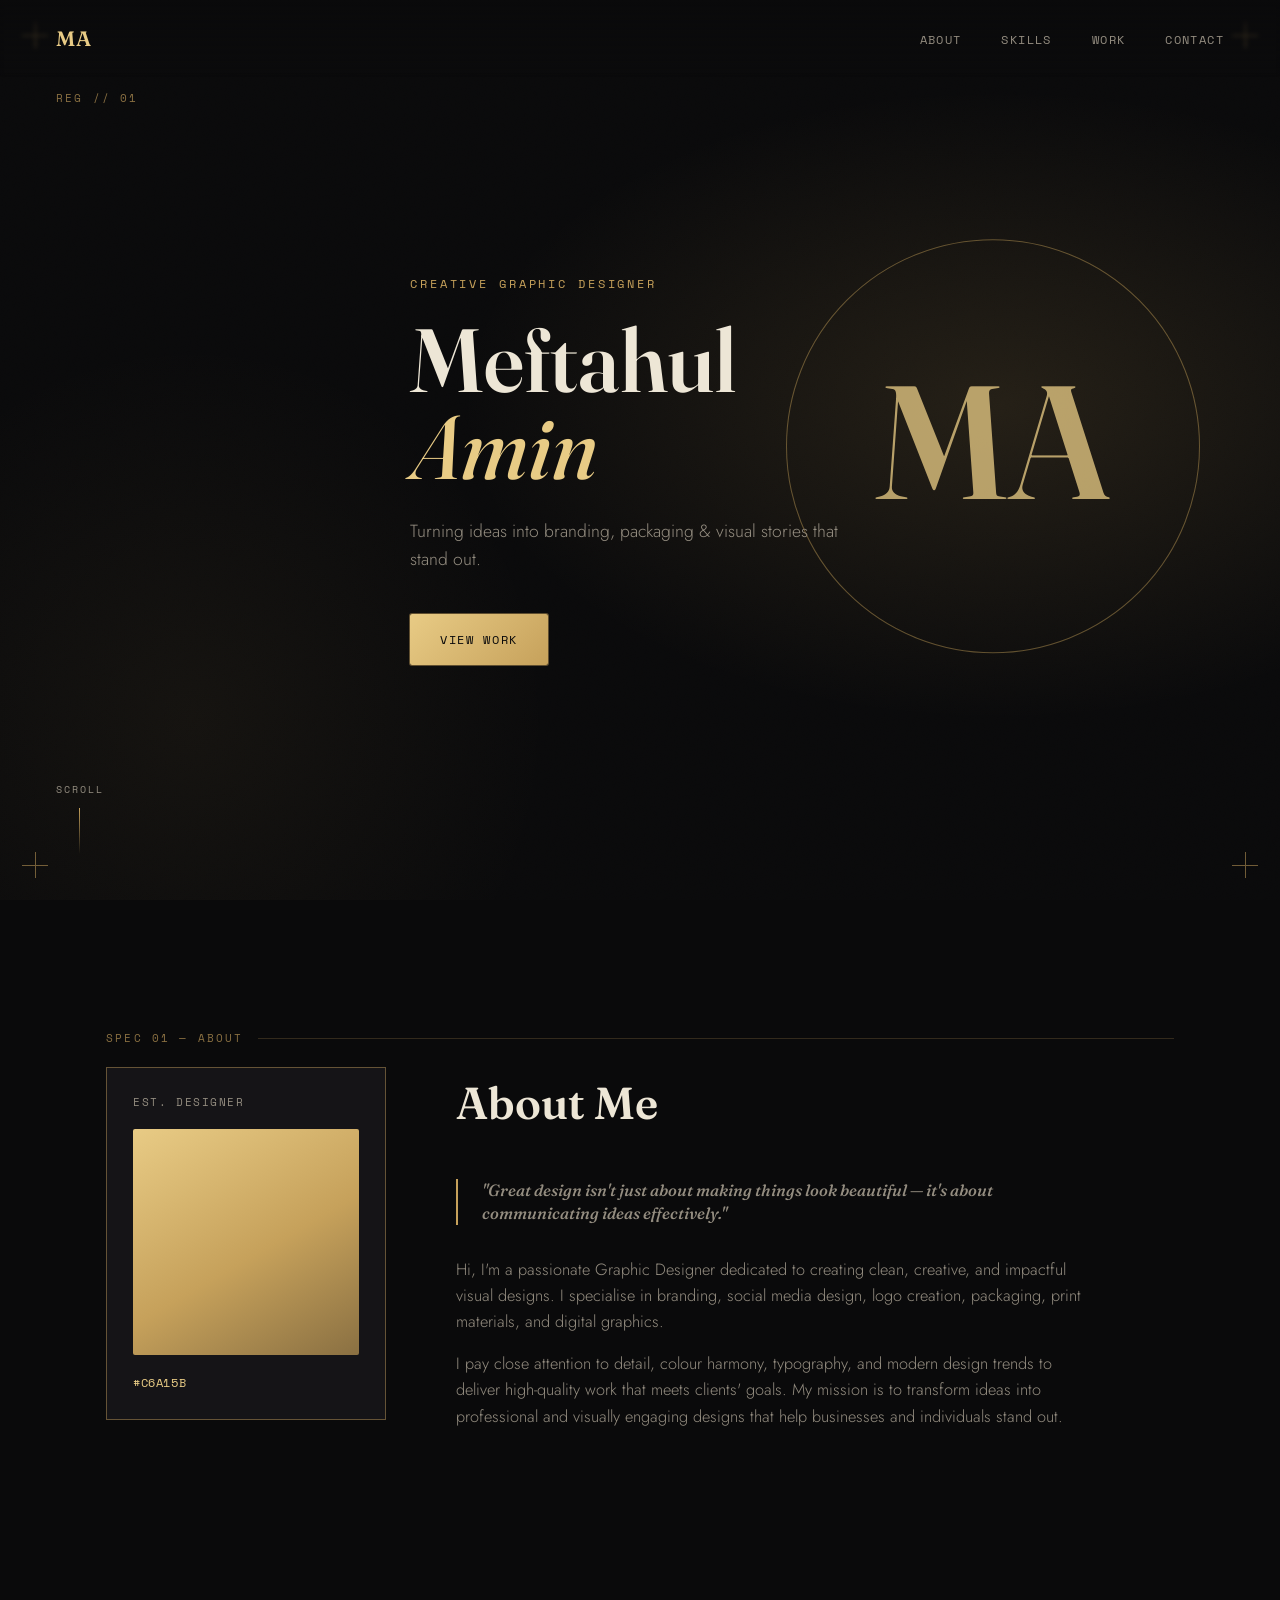
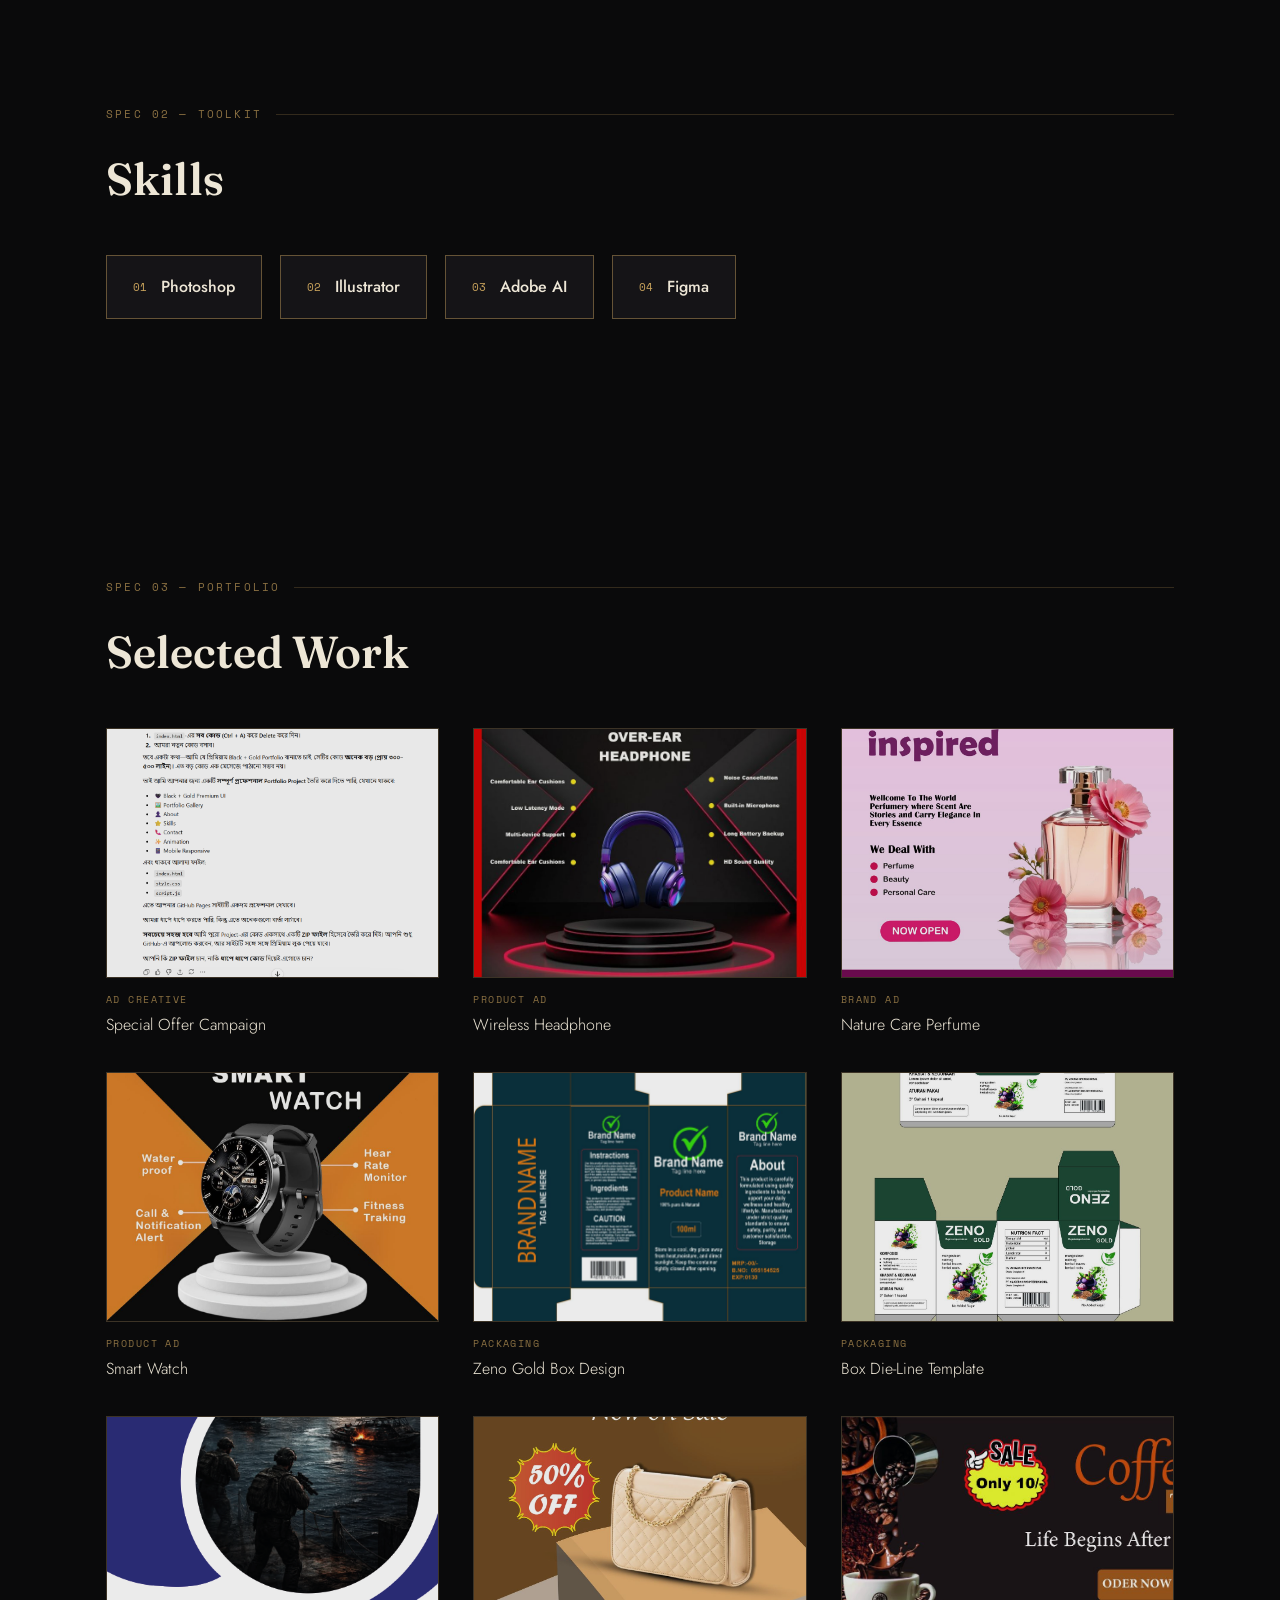
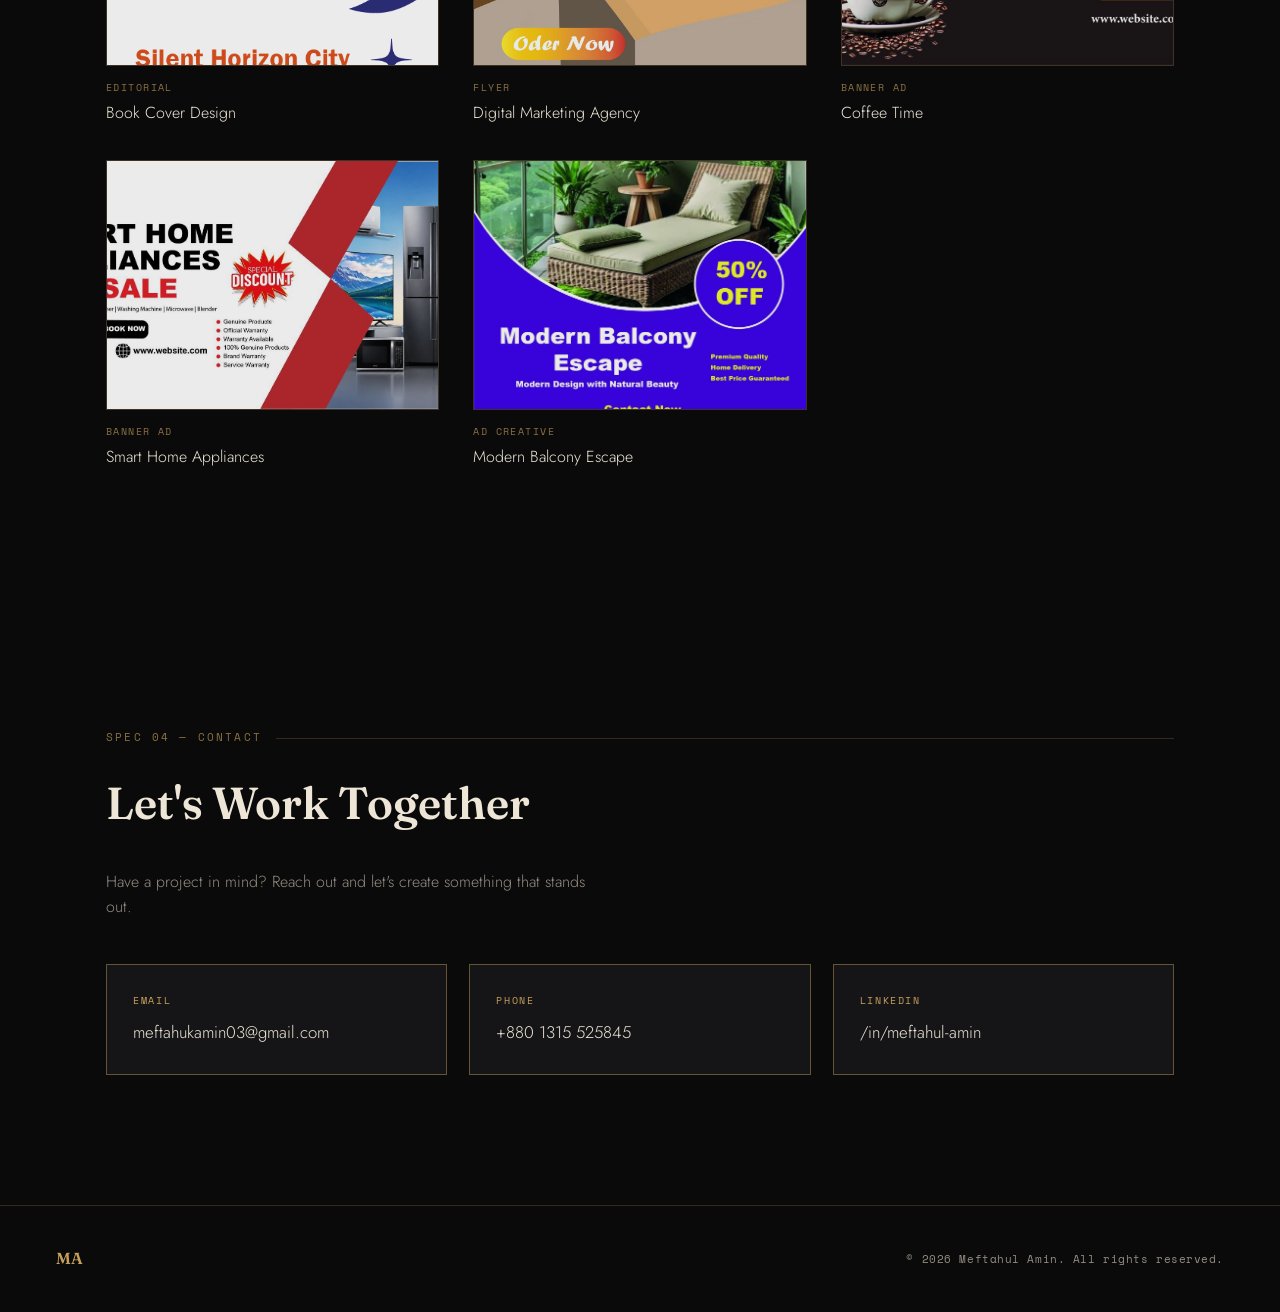
==== index (1).html @ 4d7d6195 "Add files via upload" ====
<!DOCTYPE html>
<html lang="en">
<head>
<meta charset="UTF-8">
<meta name="viewport" content="width=device-width, initial-scale=1.0">
<title>Meftahul Amin — Creative Graphic Designer</title>
<link rel="preconnect" href="https://fonts.googleapis.com">
<link rel="preconnect" href="https://fonts.gstatic.com" crossorigin>
<link href="https://fonts.googleapis.com/css2?family=Fraunces:ital,opsz,wght@0,9..144,300;0,9..144,500;0,9..144,600;0,9..144,700;1,9..144,500&family=Jost:wght@300;400;500;600&family=Space+Mono:wght@400;700&display=swap" rel="stylesheet">
<link rel="stylesheet" href="style.css">
</head>
<body>

<!-- Corner crop marks (fixed, decorative) -->
<div class="crop crop-tl"></div>
<div class="crop crop-tr"></div>
<div class="crop crop-bl"></div>
<div class="crop crop-br"></div>

<div class="grain"></div>

<!-- NAV -->
<nav class="nav">
  <div class="nav-mark">MA</div>
  <ul class="nav-links">
    <li><a href="#about">About</a></li>
    <li><a href="#skills">Skills</a></li>
    <li><a href="#work">Work</a></li>
    <li><a href="#contact">Contact</a></li>
  </ul>
  <button class="nav-toggle" aria-label="Toggle menu">
    <span></span><span></span><span></span>
  </button>
</nav>

<!-- HERO -->
<header class="hero">
  <div class="hero-reg">REG // 01</div>
  <div class="hero-content">
    <p class="hero-eyebrow">Creative Graphic Designer</p>
    <h1 class="hero-name">Meftahul<br><span>Amin</span></h1>
    <p class="hero-tagline">Turning ideas into branding, packaging &amp; visual stories that stand out.</p>
    <a href="#work" class="btn-gold">View Work</a>
  </div>
  <div class="hero-monogram" aria-hidden="true">
    <svg viewBox="0 0 240 240" class="monogram-svg">
      <circle cx="120" cy="120" r="118" class="mono-ring"/>
      <text x="120" y="150" text-anchor="middle" class="mono-text">MA</text>
    </svg>
  </div>
  <div class="scroll-cue">
    <span>SCROLL</span>
    <div class="scroll-line"></div>
  </div>
</header>

<main>

  <!-- ABOUT -->
  <section id="about" class="section about-section">
    <div class="section-label">SPEC 01 — ABOUT</div>
    <div class="about-grid">
      <div class="about-visual">
        <div class="about-card">
          <span class="about-card-tag">Est. Designer</span>
          <div class="about-card-swatch"></div>
          <span class="about-card-code">#C6A15B</span>
        </div>
      </div>
      <div class="about-text">
        <h2 class="section-heading">About Me</h2>
        <p class="pull-quote">"Great design isn't just about making things look beautiful — it's about communicating ideas effectively."</p>
        <p>Hi, I'm a passionate Graphic Designer dedicated to creating clean, creative, and impactful visual designs. I specialise in branding, social media design, logo creation, packaging, print materials, and digital graphics.</p>
        <p>I pay close attention to detail, colour harmony, typography, and modern design trends to deliver high-quality work that meets clients' goals. My mission is to transform ideas into professional and visually engaging designs that help businesses and individuals stand out.</p>
      </div>
    </div>
  </section>

  <!-- SKILLS -->
  <section id="skills" class="section skills-section">
    <div class="section-label">SPEC 02 — TOOLKIT</div>
    <h2 class="section-heading">Skills</h2>
    <div class="chip-row">
      <div class="chip">
        <span class="chip-index">01</span>
        <span class="chip-name">Photoshop</span>
      </div>
      <div class="chip">
        <span class="chip-index">02</span>
        <span class="chip-name">Illustrator</span>
      </div>
      <div class="chip">
        <span class="chip-index">03</span>
        <span class="chip-name">Adobe AI</span>
      </div>
      <div class="chip">
        <span class="chip-index">04</span>
        <span class="chip-name">Figma</span>
      </div>
    </div>
  </section>

  <!-- WORK / GALLERY -->
  <section id="work" class="section work-section">
    <div class="section-label">SPEC 03 — PORTFOLIO</div>
    <h2 class="section-heading">Selected Work</h2>
    <div class="gallery">

      <figure class="gallery-item">
        <div class="gallery-frame">
          <img src="project-bag-sale.png" alt="Special Offer bag sale advertisement design">
          <div class="gallery-crop tl"></div><div class="gallery-crop tr"></div>
          <div class="gallery-crop bl"></div><div class="gallery-crop br"></div>
        </div>
        <figcaption><span>Ad Creative</span>Special Offer Campaign</figcaption>
      </figure>

      <figure class="gallery-item">
        <div class="gallery-frame">
          <img src="project-headphone.jpg" alt="Wireless headphone product advertisement design">
          <div class="gallery-crop tl"></div><div class="gallery-crop tr"></div>
          <div class="gallery-crop bl"></div><div class="gallery-crop br"></div>
        </div>
        <figcaption><span>Product Ad</span>Wireless Headphone</figcaption>
      </figure>

      <figure class="gallery-item">
        <div class="gallery-frame">
          <img src="project-perfume.jpg" alt="Nature Care perfume brand advertisement design">
          <div class="gallery-crop tl"></div><div class="gallery-crop tr"></div>
          <div class="gallery-crop bl"></div><div class="gallery-crop br"></div>
        </div>
        <figcaption><span>Brand Ad</span>Nature Care Perfume</figcaption>
      </figure>

      <figure class="gallery-item">
        <div class="gallery-frame">
          <img src="project-smartwatch.jpg" alt="Smart watch product advertisement design">
          <div class="gallery-crop tl"></div><div class="gallery-crop tr"></div>
          <div class="gallery-crop bl"></div><div class="gallery-crop br"></div>
        </div>
        <figcaption><span>Product Ad</span>Smart Watch</figcaption>
      </figure>

      <figure class="gallery-item">
        <div class="gallery-frame">
          <img src="project-zeno-gold.jpg" alt="Zeno Gold packaging box design">
          <div class="gallery-crop tl"></div><div class="gallery-crop tr"></div>
          <div class="gallery-crop bl"></div><div class="gallery-crop br"></div>
        </div>
        <figcaption><span>Packaging</span>Zeno Gold Box Design</figcaption>
      </figure>

      <figure class="gallery-item">
        <div class="gallery-frame">
          <img src="project-box-template.jpg" alt="Product packaging box template die-line design">
          <div class="gallery-crop tl"></div><div class="gallery-crop tr"></div>
          <div class="gallery-crop bl"></div><div class="gallery-crop br"></div>
        </div>
        <figcaption><span>Packaging</span>Box Die-Line Template</figcaption>
      </figure>

      <figure class="gallery-item">
        <div class="gallery-frame">
          <img src="project-book-cover.png" alt="Silent Horizon City book cover design">
          <div class="gallery-crop tl"></div><div class="gallery-crop tr"></div>
          <div class="gallery-crop bl"></div><div class="gallery-crop br"></div>
        </div>
        <figcaption><span>Editorial</span>Book Cover Design</figcaption>
      </figure>

      <figure class="gallery-item">
        <div class="gallery-frame">
          <img src="project-digital-marketing.jpg" alt="Digital marketing agency flyer design">
          <div class="gallery-crop tl"></div><div class="gallery-crop tr"></div>
          <div class="gallery-crop bl"></div><div class="gallery-crop br"></div>
        </div>
        <figcaption><span>Flyer</span>Digital Marketing Agency</figcaption>
      </figure>

      <figure class="gallery-item">
        <div class="gallery-frame">
          <img src="project-coffee.jpg" alt="Coffee Time banner advertisement design">
          <div class="gallery-crop tl"></div><div class="gallery-crop tr"></div>
          <div class="gallery-crop bl"></div><div class="gallery-crop br"></div>
        </div>
        <figcaption><span>Banner Ad</span>Coffee Time</figcaption>
      </figure>

      <figure class="gallery-item">
        <div class="gallery-frame">
          <img src="project-appliances.jpg" alt="Smart home appliances sale banner design">
          <div class="gallery-crop tl"></div><div class="gallery-crop tr"></div>
          <div class="gallery-crop bl"></div><div class="gallery-crop br"></div>
        </div>
        <figcaption><span>Banner Ad</span>Smart Home Appliances</figcaption>
      </figure>

      <figure class="gallery-item">
        <div class="gallery-frame">
          <img src="project-balcony.jpg" alt="Modern Balcony Escape furniture advertisement design">
          <div class="gallery-crop tl"></div><div class="gallery-crop tr"></div>
          <div class="gallery-crop bl"></div><div class="gallery-crop br"></div>
        </div>
        <figcaption><span>Ad Creative</span>Modern Balcony Escape</figcaption>
      </figure>

    </div>
  </section>

  <!-- CONTACT -->
  <section id="contact" class="section contact-section">
    <div class="section-label">SPEC 04 — CONTACT</div>
    <h2 class="section-heading">Let's Work Together</h2>
    <p class="contact-intro">Have a project in mind? Reach out and let's create something that stands out.</p>

    <div class="contact-grid">
      <a class="contact-card" href="mailto:meftahukamin03@gmail.com">
        <span class="contact-label">Email</span>
        <span class="contact-value">meftahukamin03@gmail.com</span>
      </a>
      <a class="contact-card" href="tel:+8801315525845">
        <span class="contact-label">Phone</span>
        <span class="contact-value">+880 1315 525845</span>
      </a>
      <a class="contact-card" href="https://www.linkedin.com/404/" target="_blank" rel="noopener">
        <span class="contact-label">LinkedIn</span>
        <span class="contact-value">/in/meftahul-amin</span>
      </a>
    </div>
  </section>

</main>

<footer class="footer">
  <div class="footer-mark">MA</div>
  <p>&copy; <span id="year"></span> Meftahul Amin. All rights reserved.</p>
</footer>

<script src="script.js"></script>
</body>
</html>
---- style.css ----
/* ===================================================
   TOKENS
=================================================== */
:root{
  --ink: #0a0a0b;
  --panel: #151417;
  --panel-2: #1c1a1f;
  --gold: #c6a15b;
  --gold-bright: #e8cb85;
  --gold-dim: #8a7042;
  --cream: #ede6d6;
  --muted: #948d80;
  --line: rgba(198,161,91,0.22);
  --line-strong: rgba(198,161,91,0.45);

  --font-display: "Fraunces", serif;
  --font-body: "Jost", sans-serif;
  --font-mono: "Space Mono", monospace;

  --max-w: 1180px;
}

*, *::before, *::after{ box-sizing: border-box; }

html{ scroll-behavior: smooth; }

body{
  margin:0;
  background: var(--ink);
  color: var(--cream);
  font-family: var(--font-body);
  font-weight: 300;
  line-height: 1.6;
  overflow-x: hidden;
}

img{ max-width:100%; display:block; }

a{ color: inherit; text-decoration: none; }

::selection{ background: var(--gold); color: var(--ink); }

:focus-visible{
  outline: 2px solid var(--gold-bright);
  outline-offset: 3px;
}

@media (prefers-reduced-motion: reduce){
  html{ scroll-behavior: auto; }
  *, *::before, *::after{
    animation-duration: 0.001ms !important;
    animation-iteration-count: 1 !important;
    transition-duration: 0.001ms !important;
    scroll-behavior: auto !important;
  }
}

/* ===================================================
   TEXTURE / CROP MARKS (decorative, print-shop motif)
=================================================== */
.grain{
  position: fixed; inset:0; z-index: 1; pointer-events:none;
  opacity: 0.035; mix-blend-mode: overlay;
  background-image: url("data:image/svg+xml,%3Csvg xmlns='http://www.w3.org/2000/svg' width='120' height='120'%3E%3Cfilter id='n'%3E%3CfeTurbulence type='fractalNoise' baseFrequency='0.9' numOctaves='2' stitchTiles='stitch'/%3E%3C/filter%3E%3Crect width='100%25' height='100%25' filter='url(%23n)'/%3E%3C/svg%3E");
}

.crop{
  position: fixed; width: 26px; height: 26px; z-index: 40; pointer-events: none;
  opacity: 0.55;
}
.crop::before, .crop::after{ content:""; position:absolute; background: var(--gold); }
.crop::before{ width:100%; height:1px; top:50%; }
.crop::after{ width:1px; height:100%; left:50%; }
.crop-tl{ top: 22px; left: 22px; }
.crop-tr{ top: 22px; right: 22px; }
.crop-bl{ bottom: 22px; left: 22px; }
.crop-br{ bottom: 22px; right: 22px; }

@media (max-width: 640px){
  .crop{ width: 16px; height:16px; }
  .crop-tl{ top:12px; left:12px; }
  .crop-tr{ top:12px; right:12px; }
  .crop-bl{ bottom:12px; left:12px; }
  .crop-br{ bottom:12px; right:12px; }
}

/* ===================================================
   NAV
=================================================== */
.nav{
  position: fixed; top:0; left:0; right:0; z-index: 50;
  display:flex; align-items:center; justify-content: space-between;
  padding: 22px 56px;
  background: linear-gradient(to bottom, rgba(10,10,11,0.9), transparent);
  backdrop-filter: blur(2px);
}
.nav-mark{
  font-family: var(--font-display);
  font-weight: 600;
  font-size: 1.3rem;
  color: var(--gold-bright);
  letter-spacing: 0.04em;
}
.nav-links{
  list-style:none; display:flex; gap: 40px; margin:0; padding:0;
}
.nav-links a{
  font-family: var(--font-mono);
  font-size: 0.72rem;
  letter-spacing: 0.12em;
  text-transform: uppercase;
  color: var(--muted);
  position: relative;
  padding-bottom: 4px;
  transition: color 0.3s ease;
}
.nav-links a::after{
  content:""; position:absolute; left:0; bottom:0; width:0; height:1px;
  background: var(--gold-bright); transition: width 0.3s ease;
}
.nav-links a:hover{ color: var(--cream); }
.nav-links a:hover::after{ width: 100%; }

.nav-toggle{ display:none; background:none; border:none; cursor:pointer; padding: 8px; }
.nav-toggle span{
  display:block; width: 22px; height:1px; background: var(--gold-bright);
  margin: 5px 0; transition: 0.3s;
}

@media (max-width: 800px){
  .nav{ padding: 18px 24px; }
  .nav-links{
    position: fixed; top: 0; right: 0; height: 100vh; width: min(70vw, 300px);
    background: var(--panel);
    flex-direction: column; justify-content: center; align-items: flex-start;
    gap: 28px; padding: 40px;
    transform: translateX(100%); transition: transform 0.4s ease;
    border-left: 1px solid var(--line);
  }
  .nav-links.open{ transform: translateX(0); }
  .nav-toggle{ display:block; z-index: 60; }
}

/* ===================================================
   HERO
=================================================== */
.hero{
  position: relative;
  min-height: 100vh;
  display:flex; align-items:center; justify-content: center;
  padding: 120px 56px 80px;
  overflow: hidden;
}
.hero::before{
  content:"";
  position:absolute; inset:0;
  background:
    radial-gradient(ellipse 60% 50% at 78% 45%, rgba(198,161,91,0.14), transparent 70%),
    radial-gradient(ellipse 40% 60% at 15% 80%, rgba(198,161,91,0.06), transparent 70%);
  z-index: 0;
}
.hero-reg{
  position:absolute; top: 90px; left: 56px;
  font-family: var(--font-mono); font-size: 0.68rem; letter-spacing: 0.2em;
  color: var(--gold-dim);
}
.hero-content{
  position: relative; z-index: 2; max-width: 620px;
}
.hero-eyebrow{
  font-family: var(--font-mono); text-transform: uppercase;
  letter-spacing: 0.25em; font-size: 0.72rem; color: var(--gold);
  margin: 0 0 22px;
}
.hero-name{
  font-family: var(--font-display);
  font-weight: 600;
  font-size: clamp(3rem, 8vw, 5.6rem);
  line-height: 0.98;
  margin: 0 0 26px;
  color: var(--cream);
}
.hero-name span{
  font-style: italic; font-weight: 500; color: var(--gold-bright);
}
.hero-tagline{
  font-size: 1.1rem; color: var(--muted); max-width: 460px; margin: 0 0 40px;
  font-weight: 300;
}
.btn-gold{
  display: inline-flex; align-items:center; gap: 10px;
  font-family: var(--font-mono); font-size: 0.75rem; letter-spacing: 0.14em;
  text-transform: uppercase;
  color: var(--ink); background: linear-gradient(135deg, var(--gold-bright), var(--gold));
  padding: 16px 30px;
  border-radius: 2px;
  transition: transform 0.3s ease, box-shadow 0.3s ease;
  box-shadow: 0 0 0 1px var(--line-strong);
}
.btn-gold:hover{
  transform: translateY(-2px);
  box-shadow: 0 10px 30px -8px rgba(198,161,91,0.5);
}

.hero-monogram{
  position: absolute; right: 6%; top: 50%; transform: translateY(-50%);
  z-index: 1; opacity: 0.9;
  width: min(34vw, 420px);
}
.monogram-svg{ width:100%; height:auto; }
.mono-ring{
  fill:none; stroke: var(--gold); stroke-width: 0.6; opacity: 0.5;
}
.mono-text{
  font-family: var(--font-display); font-weight: 600; font-size: 92px;
  fill: var(--gold-bright); opacity: 0.85;
}

@media (max-width: 900px){
  .hero-monogram{ display:none; }
}

.scroll-cue{
  position:absolute; bottom: 46px; left: 56px; z-index: 2;
  display:flex; flex-direction: column; align-items:center; gap: 10px;
}
.scroll-cue span{
  font-family: var(--font-mono); font-size: 0.62rem; letter-spacing: 0.2em; color: var(--muted);
}
.scroll-line{
  width:1px; height: 46px; background: linear-gradient(to bottom, var(--gold), transparent);
  animation: scrollpulse 2.2s ease-in-out infinite;
}
@keyframes scrollpulse{
  0%,100%{ opacity: 0.3; } 50%{ opacity: 1; }
}

@media (max-width: 640px){
  .hero{ padding: 130px 24px 60px; }
  .hero-reg{ left: 24px; top: 70px; }
  .scroll-cue{ left: 24px; bottom: 28px; }
}

/* ===================================================
   SECTIONS - shared
=================================================== */
.section{
  position: relative; z-index: 2;
  max-width: var(--max-w);
  margin: 0 auto;
  padding: 130px 56px;
}
.section-label{
  font-family: var(--font-mono); font-size: 0.68rem; letter-spacing: 0.2em;
  text-transform: uppercase; color: var(--gold-dim);
  margin-bottom: 20px;
  display:flex; align-items:center; gap: 14px;
}
.section-label::after{
  content:""; flex:1; height:1px; background: var(--line);
}
.section-heading{
  font-family: var(--font-display); font-weight: 600;
  font-size: clamp(2rem, 4vw, 2.8rem);
  margin: 0 0 40px;
  color: var(--cream);
}

@media (max-width: 640px){
  .section{ padding: 90px 24px; }
}

/* Reveal-on-scroll */
.reveal{
  opacity: 0; transform: translateY(28px);
  transition: opacity 0.8s ease, transform 0.8s ease;
}
.reveal.is-visible{ opacity: 1; transform: translateY(0); }

/* ===================================================
   ABOUT
=================================================== */
.about-grid{
  display:grid; grid-template-columns: 280px 1fr; gap: 70px; align-items: start;
}
.about-visual{ position: sticky; top: 130px; }
.about-card{
  border: 1px solid var(--line-strong);
  padding: 26px;
  background: var(--panel);
  display:flex; flex-direction: column; gap: 18px;
  position: relative;
}
.about-card-tag{
  font-family: var(--font-mono); font-size: 0.66rem; letter-spacing: 0.15em;
  text-transform: uppercase; color: var(--muted);
}
.about-card-swatch{
  width:100%; aspect-ratio: 1; background: linear-gradient(150deg, var(--gold-bright), var(--gold) 55%, var(--gold-dim));
  border-radius: 2px;
}
.about-card-code{
  font-family: var(--font-mono); font-size: 0.78rem; color: var(--gold-bright);
  letter-spacing: 0.05em;
}
.pull-quote{
  font-family: var(--font-display); font-style: italic; font-weight: 500;
  font-size: 1.5rem; line-height: 1.4; color: var(--gold-bright);
  border-left: 2px solid var(--gold);
  padding-left: 24px; margin: 0 0 32px;
}
.about-text p{ color: var(--muted); font-size: 1.02rem; max-width: 640px; }

@media (max-width: 800px){
  .about-grid{ grid-template-columns: 1fr; }
  .about-visual{ position: static; max-width: 220px; }
}

/* ===================================================
   SKILLS
=================================================== */
.chip-row{
  display:flex; flex-wrap: wrap; gap: 18px;
}
.chip{
  display:flex; align-items:center; gap: 14px;
  border: 1px solid var(--line-strong);
  padding: 18px 26px;
  background: var(--panel);
  transition: border-color 0.3s ease, transform 0.3s ease, background 0.3s ease;
}
.chip:hover{
  border-color: var(--gold-bright);
  transform: translateY(-3px);
  background: var(--panel-2);
}
.chip-index{
  font-family: var(--font-mono); font-size: 0.7rem; color: var(--gold);
}
.chip-name{
  font-family: var(--font-body); font-weight: 500; font-size: 1rem; color: var(--cream);
}

/* ===================================================
   GALLERY
=================================================== */
.gallery{
  display:grid; grid-template-columns: repeat(3, 1fr); gap: 34px;
}
.gallery-item{ margin:0; }
.gallery-frame{
  position: relative; overflow:hidden;
  border: 1px solid var(--line);
  aspect-ratio: 4/3;
  background: var(--panel);
}
.gallery-frame img{
  width:100%; height:100%; object-fit: cover;
  filter: saturate(0.92) brightness(0.92);
  transition: transform 0.6s cubic-bezier(.2,.8,.2,1), filter 0.6s ease;
}
.gallery-item:hover .gallery-frame img{
  transform: scale(1.06);
  filter: saturate(1.05) brightness(1);
}
.gallery-crop{
  position:absolute; width: 14px; height: 14px; opacity: 0;
  transition: opacity 0.4s ease;
}
.gallery-item:hover .gallery-crop{ opacity: 0.9; }
.gallery-crop::before, .gallery-crop::after{ content:""; position:absolute; background: var(--gold-bright); }
.gallery-crop::before{ width:100%; height:1px; top:50%; }
.gallery-crop::after{ width:1px; height:100%; left:50%; }
.gallery-crop.tl{ top:10px; left:10px; }
.gallery-crop.tr{ top:10px; right:10px; }
.gallery-crop.bl{ bottom:10px; left:10px; }
.gallery-crop.br{ bottom:10px; right:10px; }

.gallery-item figcaption{
  margin-top: 14px;
  display:flex; flex-direction: column; gap: 4px;
}
.gallery-item figcaption span{
  font-family: var(--font-mono); font-size: 0.64rem; letter-spacing: 0.14em;
  text-transform: uppercase; color: var(--gold-dim);
}

@media (max-width: 900px){
  .gallery{ grid-template-columns: repeat(2, 1fr); gap: 24px; }
}
@media (max-width: 560px){
  .gallery{ grid-template-columns: 1fr; }
}

/* ===================================================
   CONTACT
=================================================== */
.contact-intro{ color: var(--muted); max-width: 480px; margin: -10px 0 44px; }
.contact-grid{
  display:grid; grid-template-columns: repeat(3, 1fr); gap: 22px;
}
.contact-card{
  border: 1px solid var(--line-strong);
  padding: 28px 26px;
  display:flex; flex-direction: column; gap: 10px;
  background: var(--panel);
  transition: background 0.3s ease, transform 0.3s ease, border-color 0.3s ease;
}
.contact-card:hover{
  background: var(--panel-2);
  border-color: var(--gold-bright);
  transform: translateY(-4px);
}
.contact-label{
  font-family: var(--font-mono); font-size: 0.64rem; letter-spacing: 0.16em;
  text-transform: uppercase; color: var(--gold);
}
.contact-value{
  font-family: var(--font-body); font-size: 1.05rem; color: var(--cream);
  word-break: break-word;
}

@media (max-width: 800px){
  .contact-grid{ grid-template-columns: 1fr; }
}

/* ===================================================
   FOOTER
=================================================== */
.footer{
  position: relative; z-index: 2;
  border-top: 1px solid var(--line);
  padding: 40px 56px;
  display:flex; align-items:center; justify-content: space-between;
  flex-wrap: wrap; gap: 16px;
}
.footer-mark{
  font-family: var(--font-display); font-weight: 600; color: var(--gold);
}
.footer p{
  font-family: var(--font-mono); font-size: 0.7rem; color: var(--muted);
  letter-spacing: 0.05em; margin:0;
}

@media (max-width: 640px){
  .footer{ padding: 30px 24px; }
}
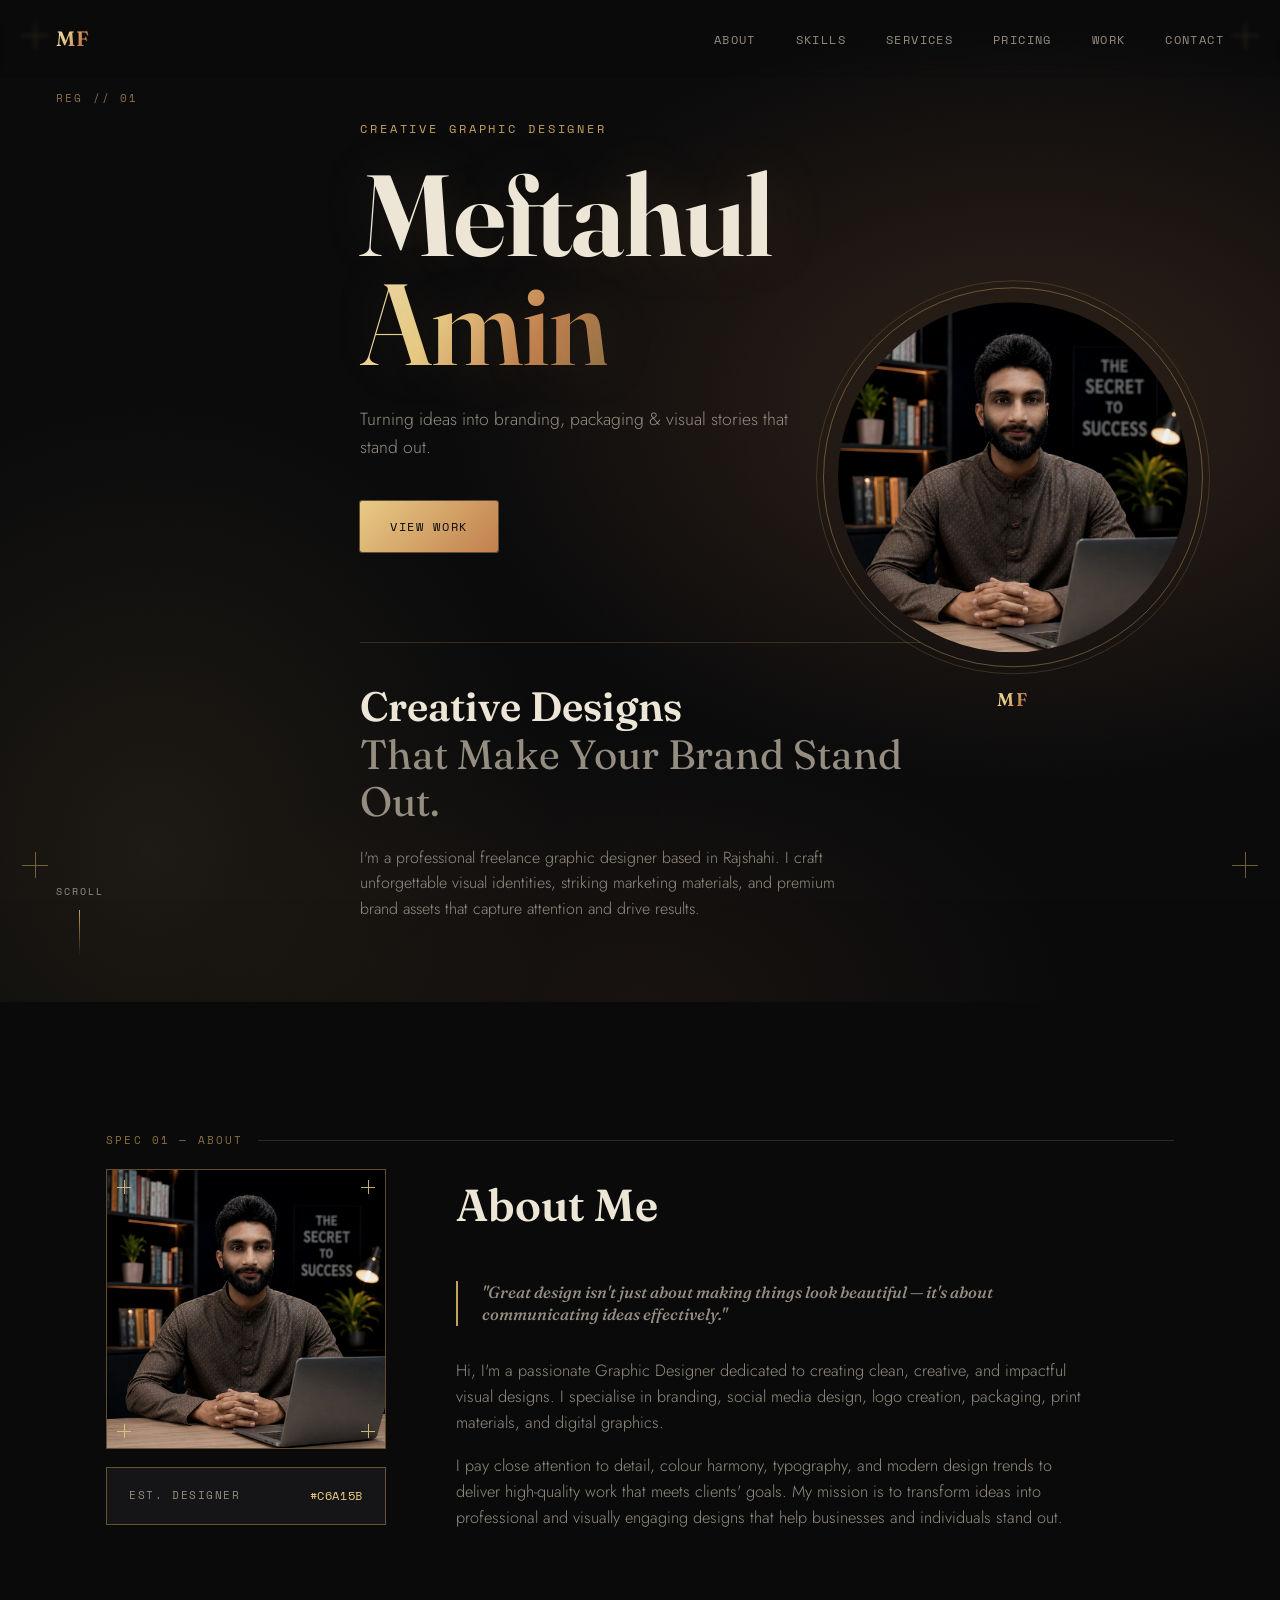
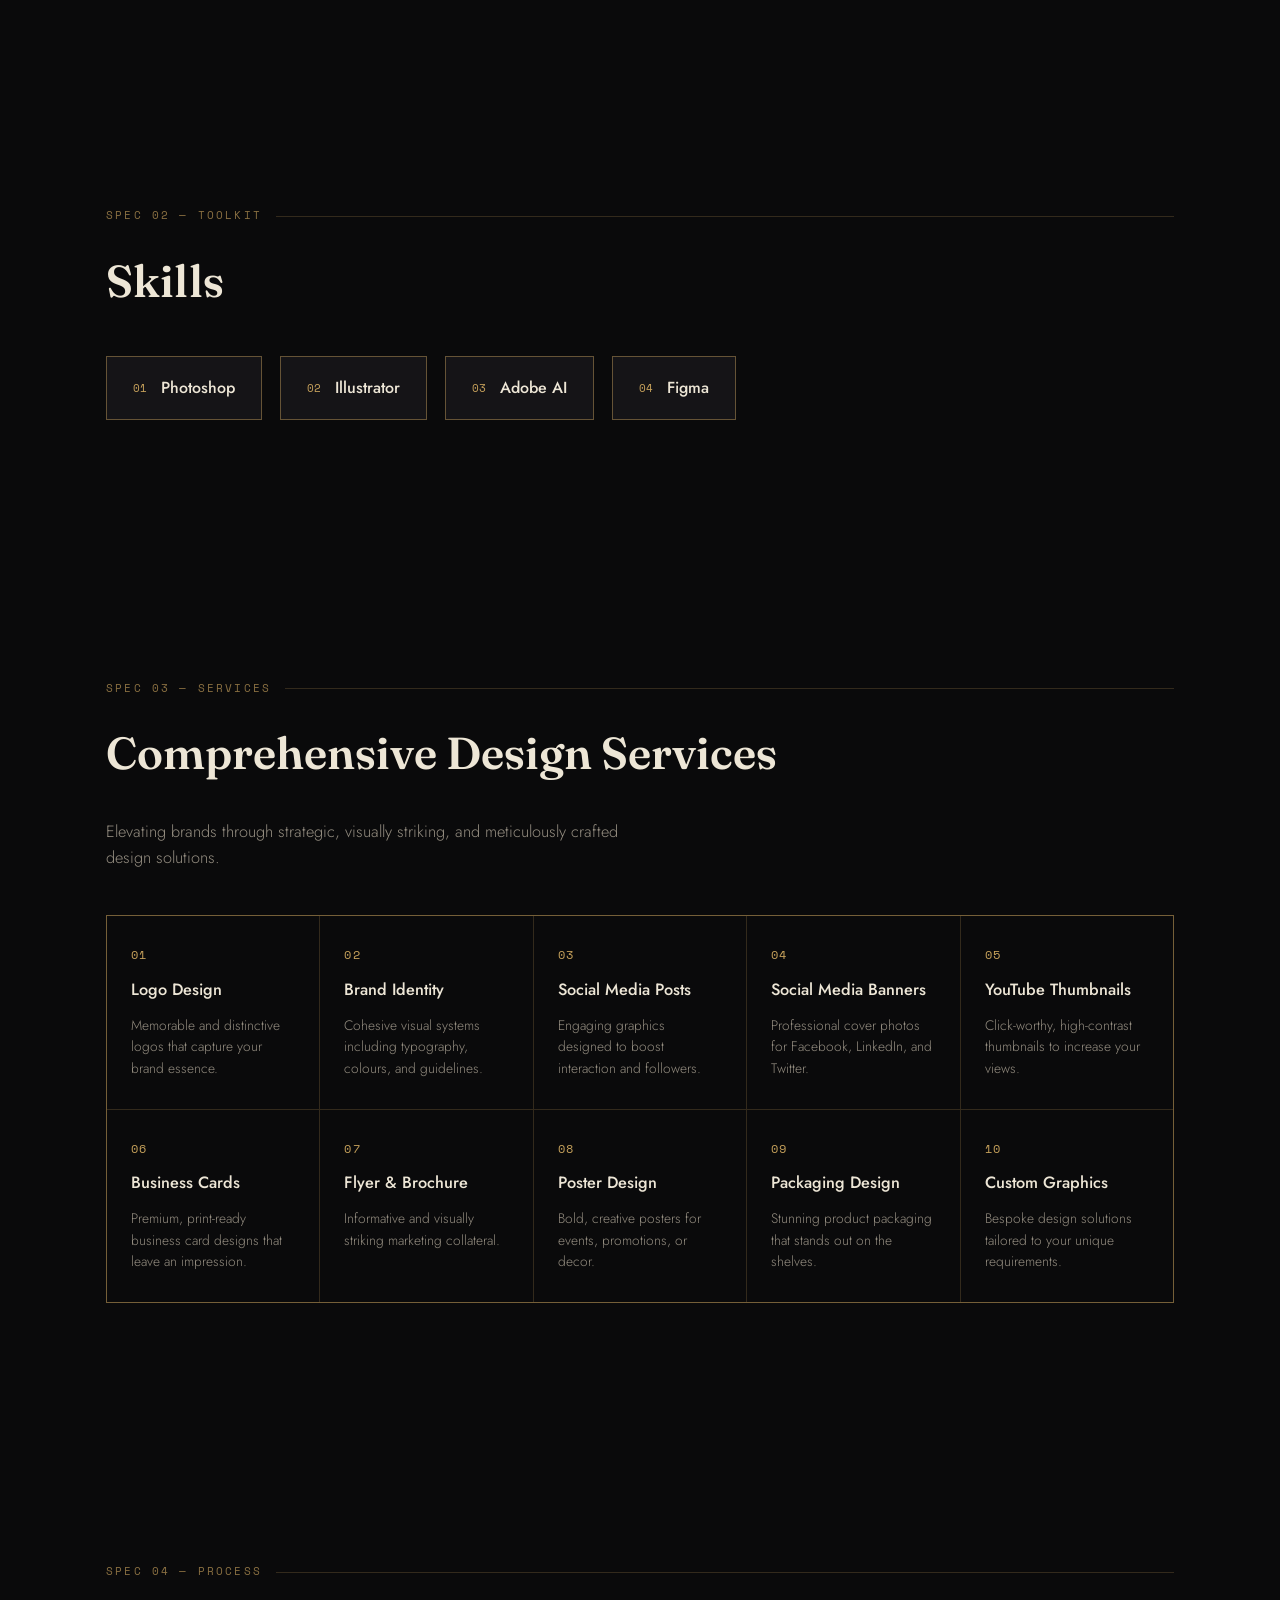
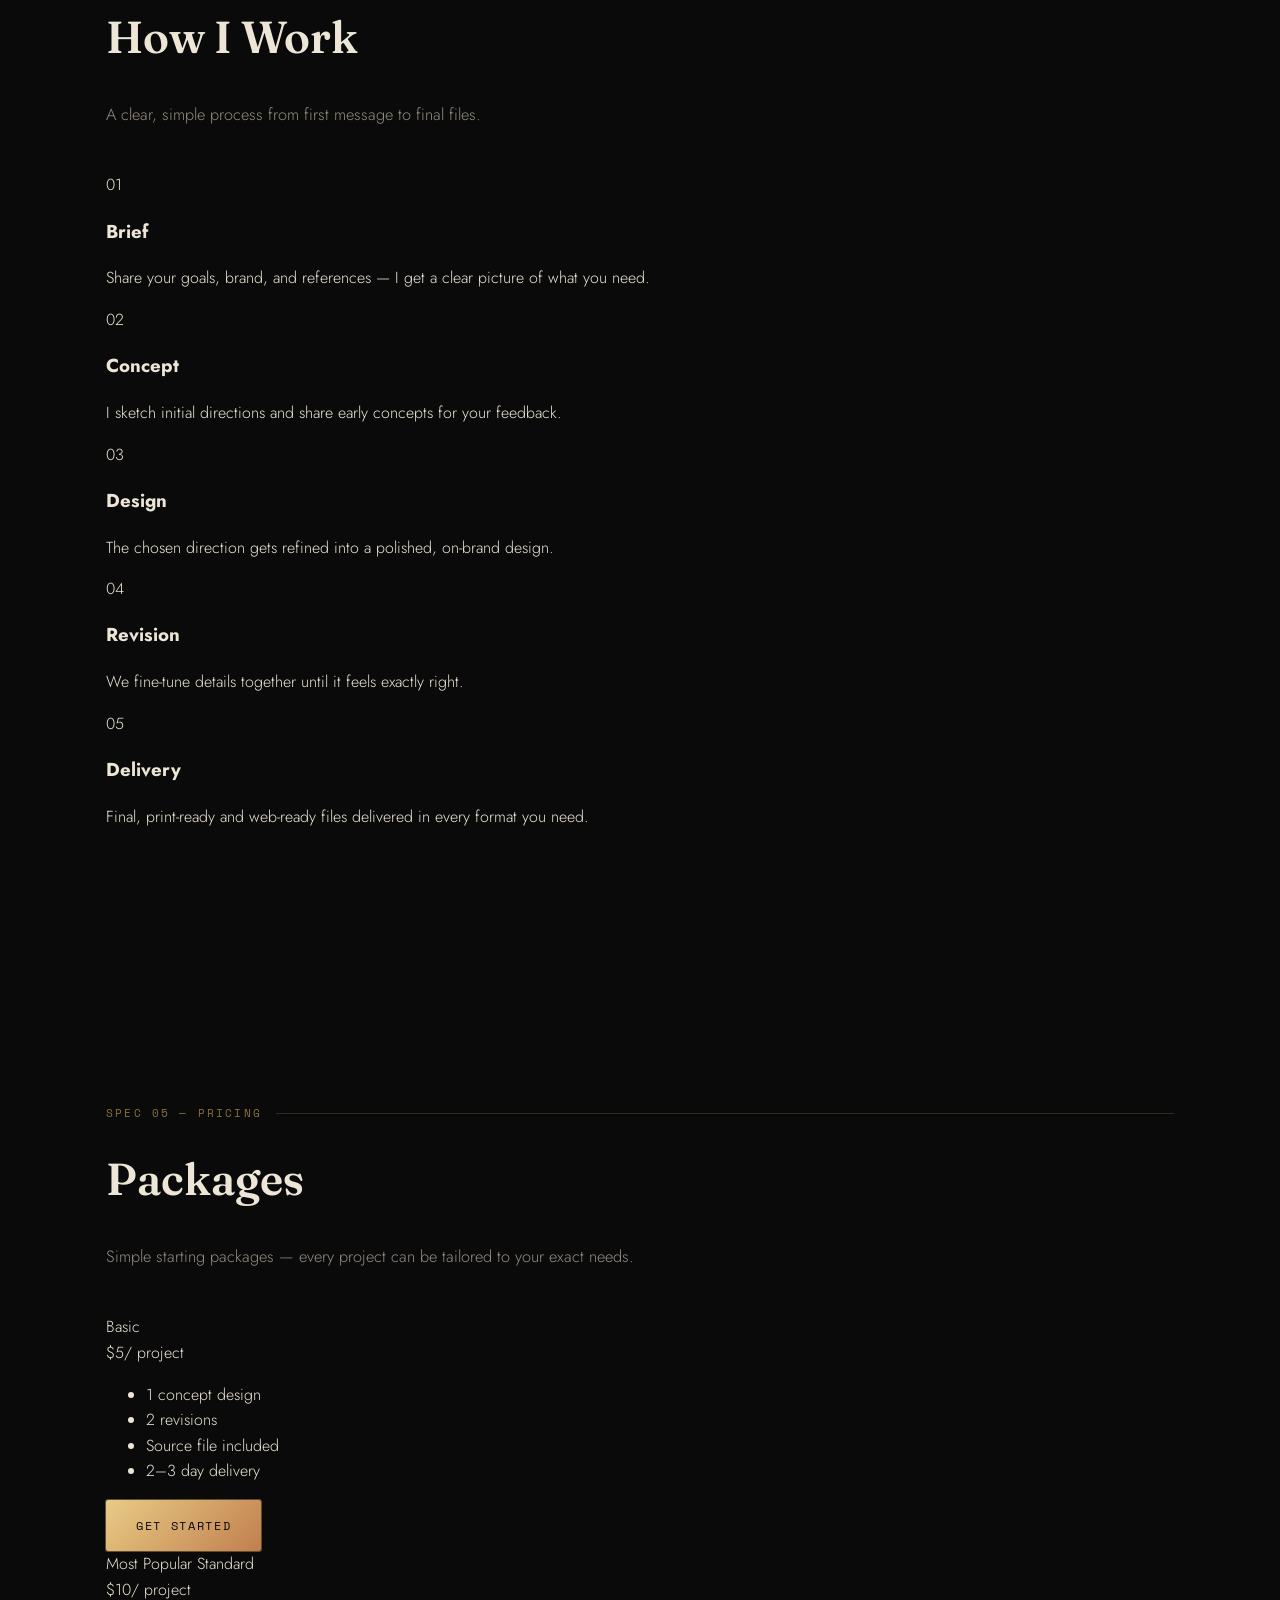
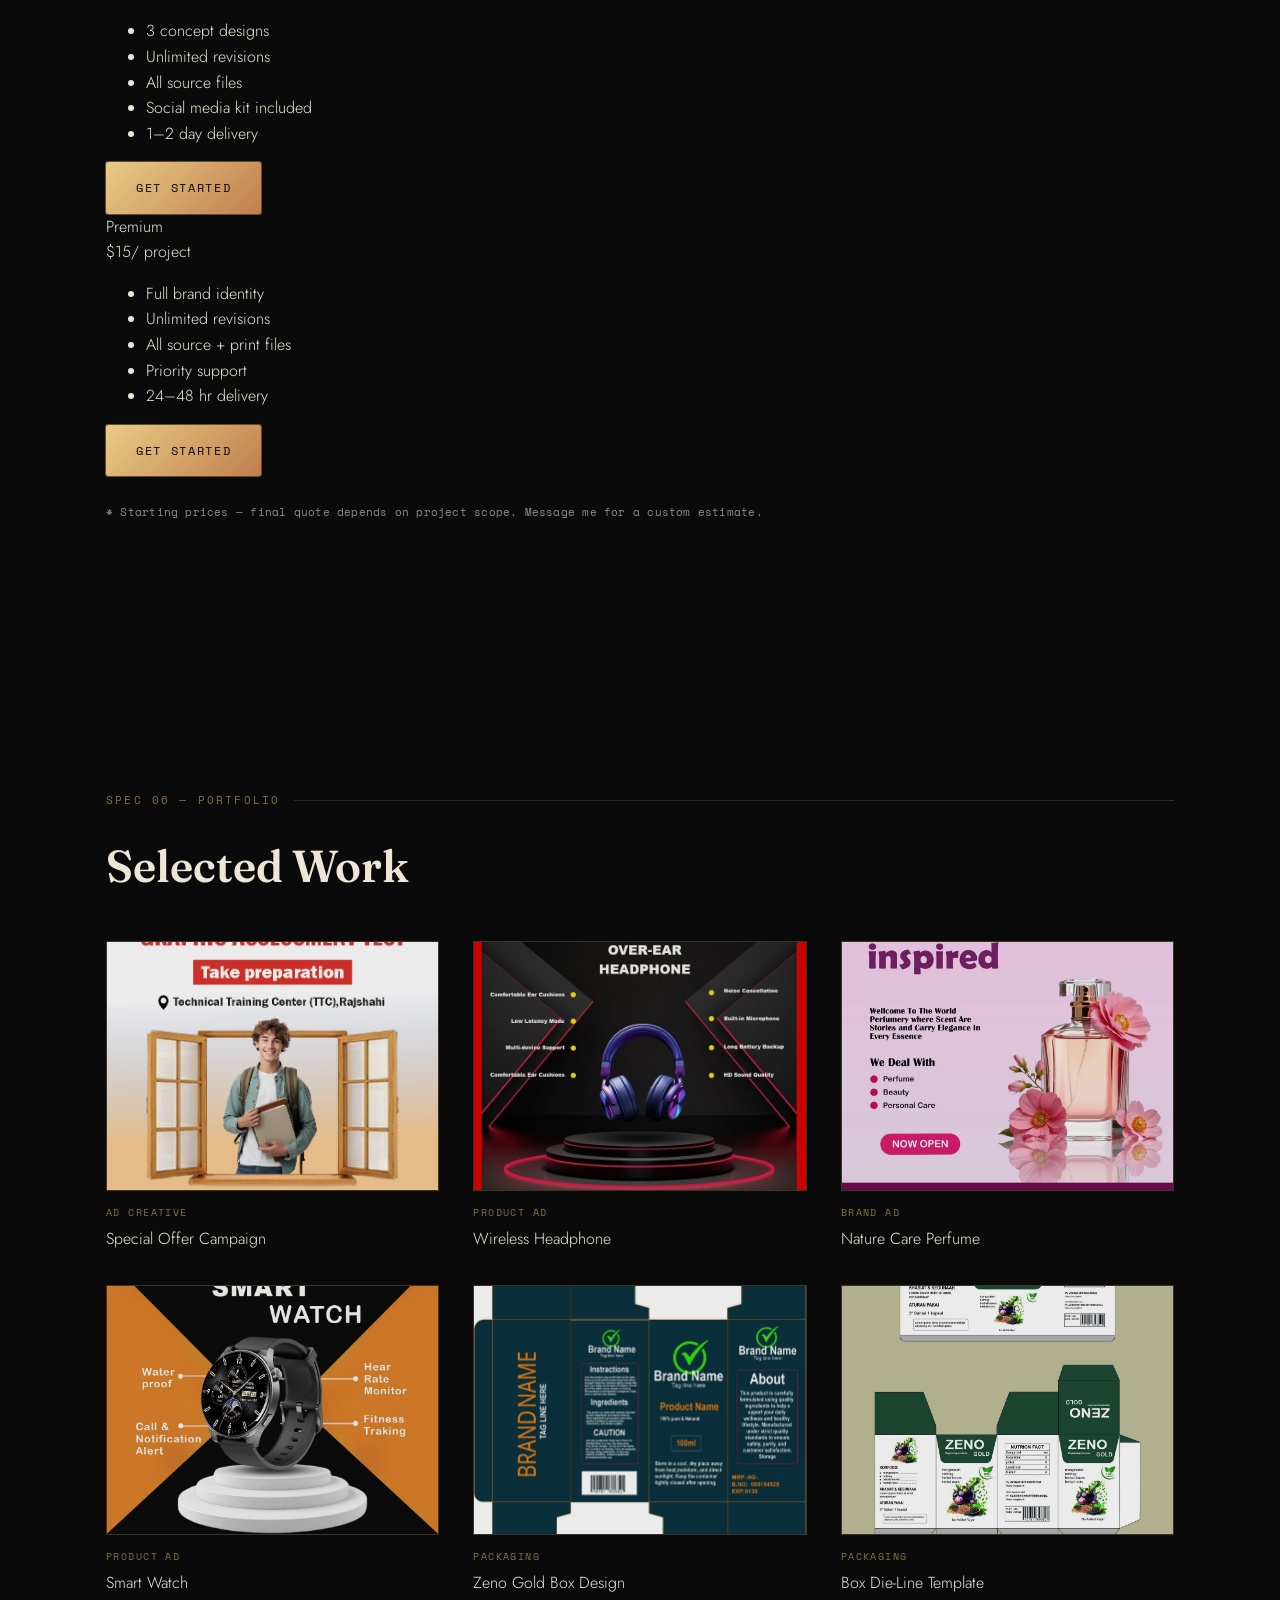
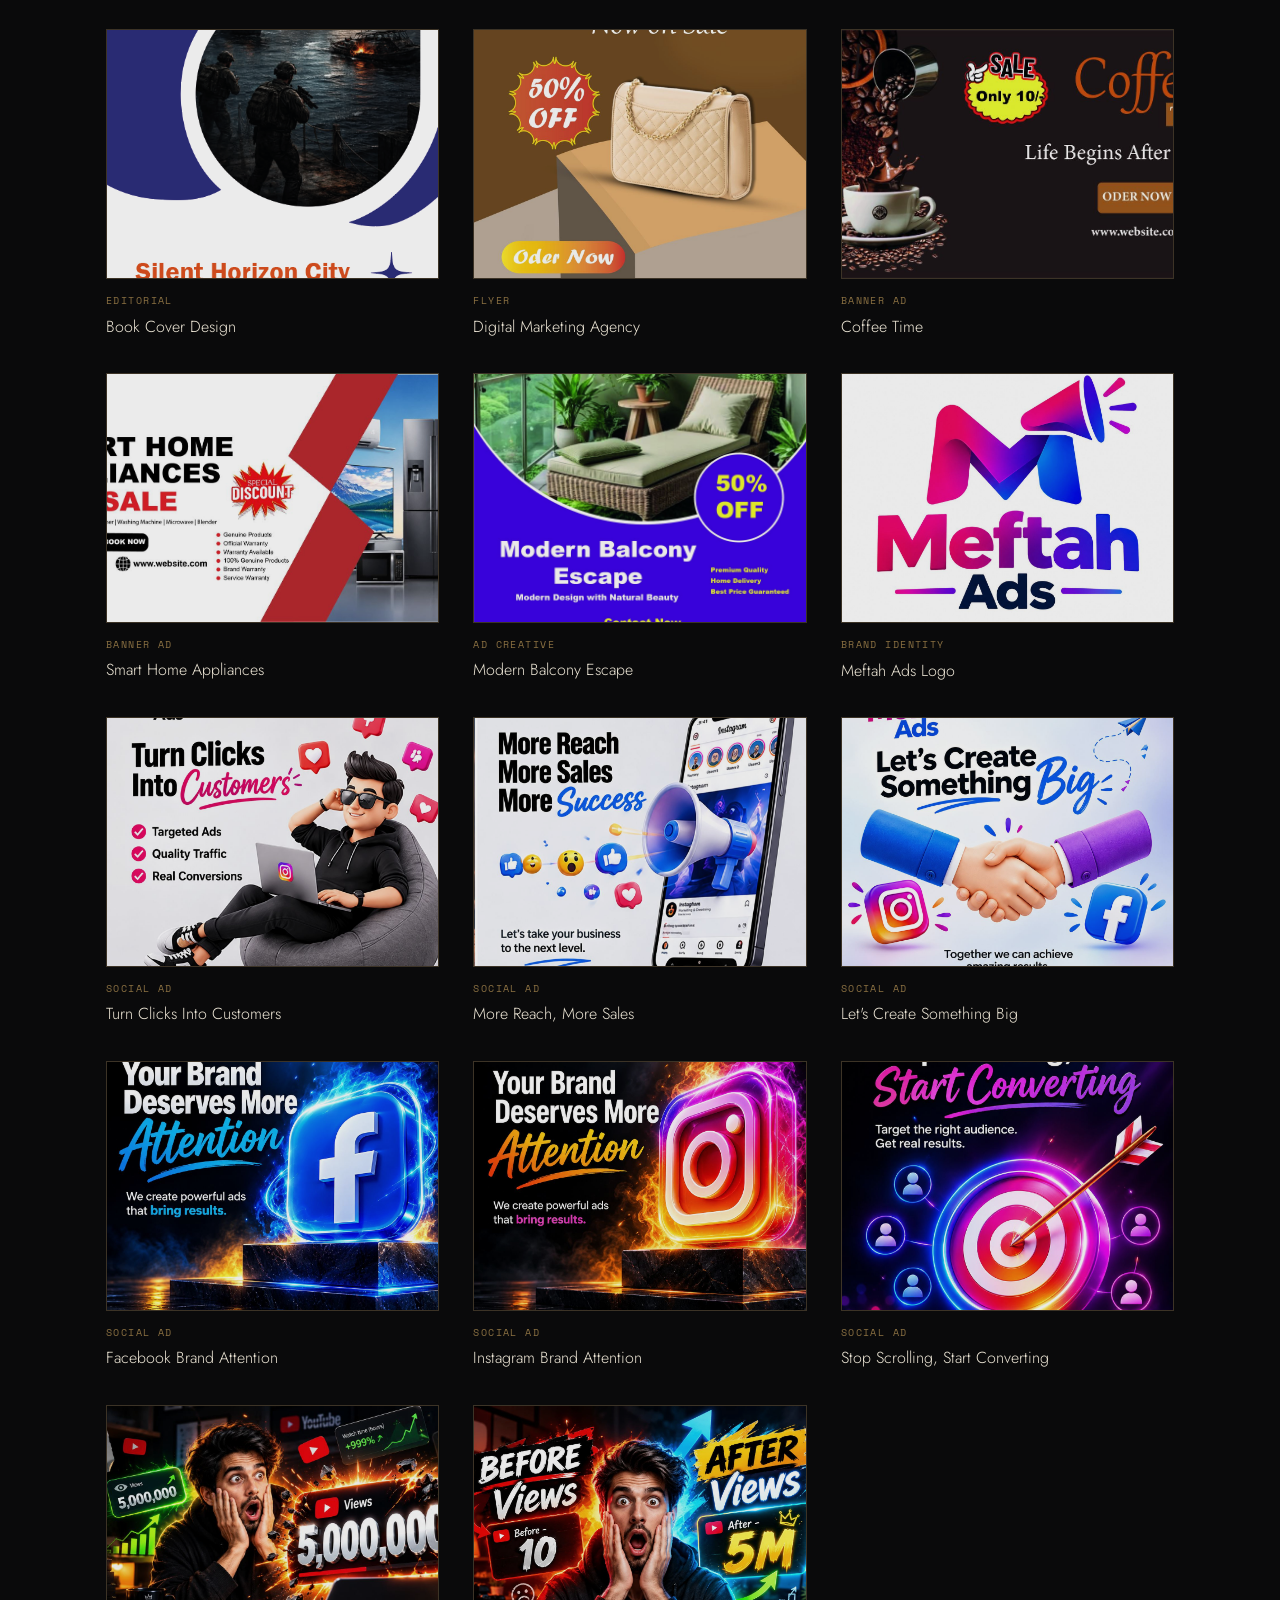
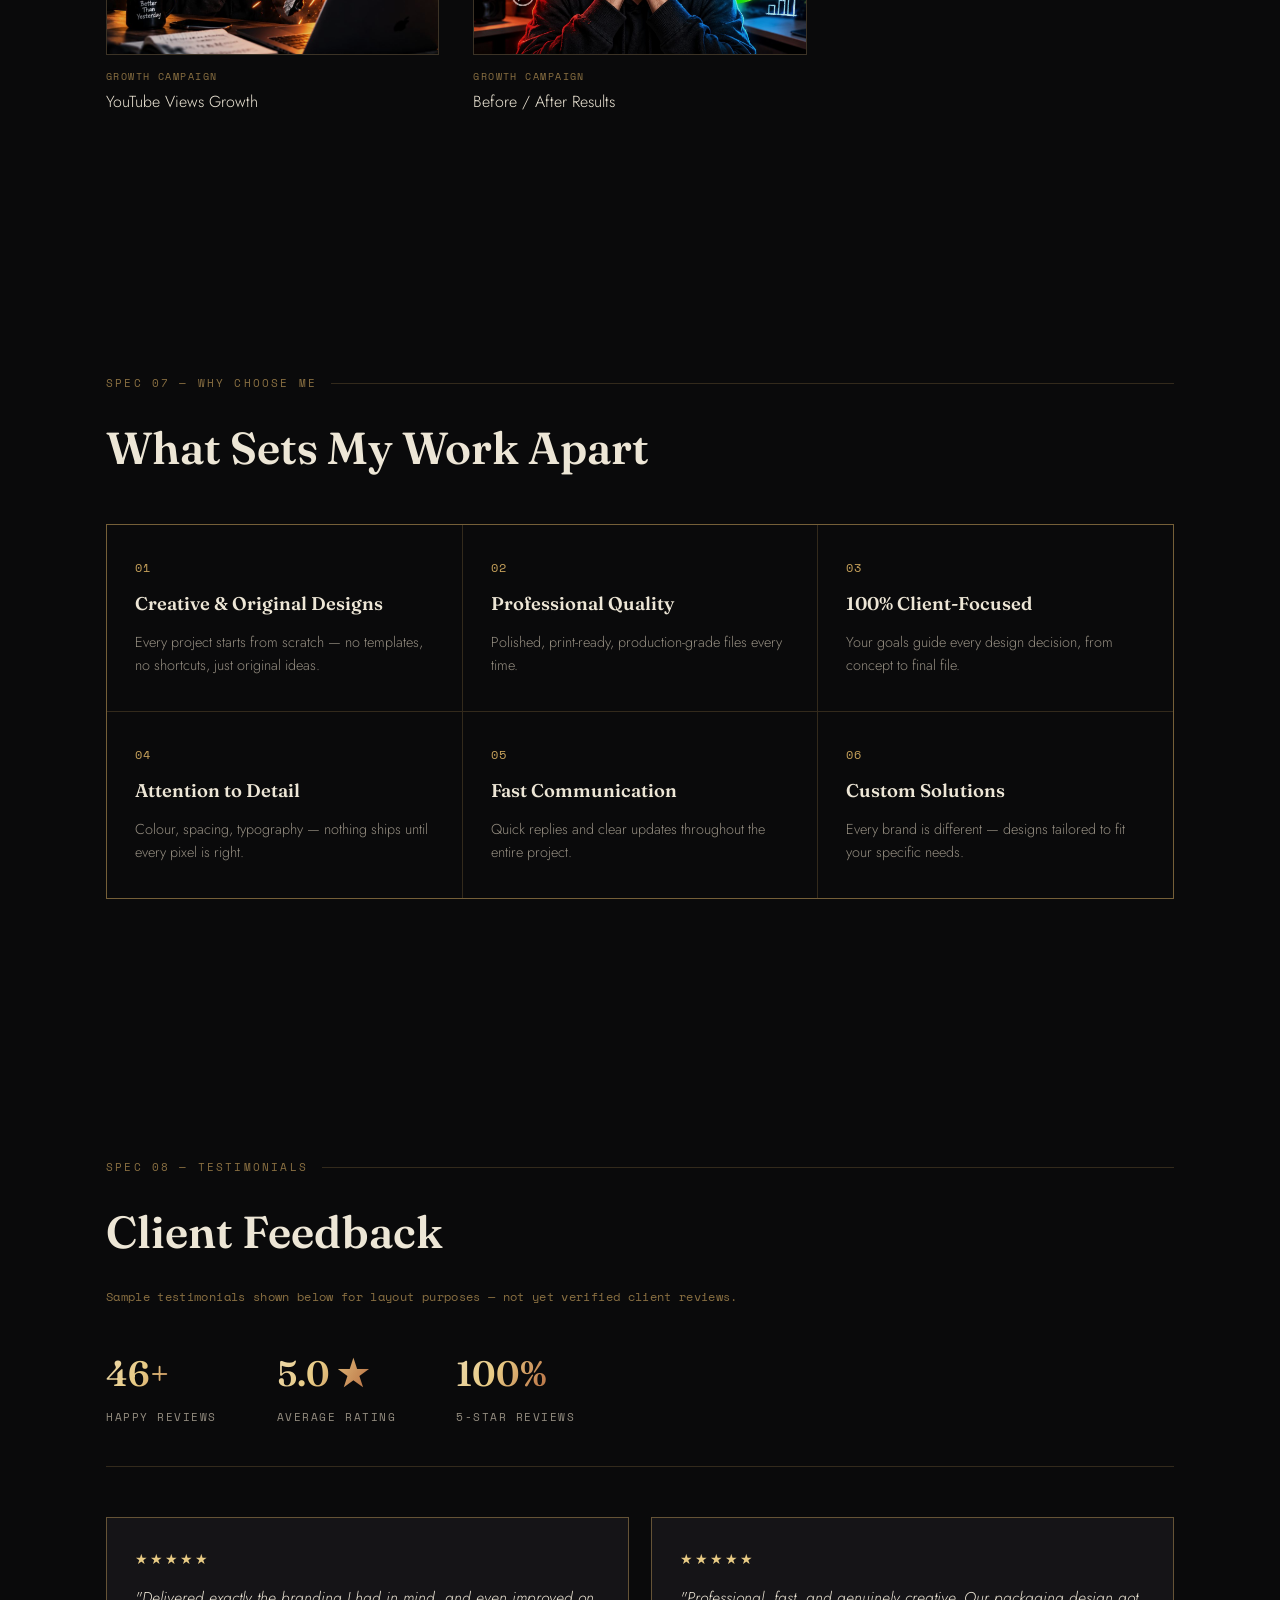
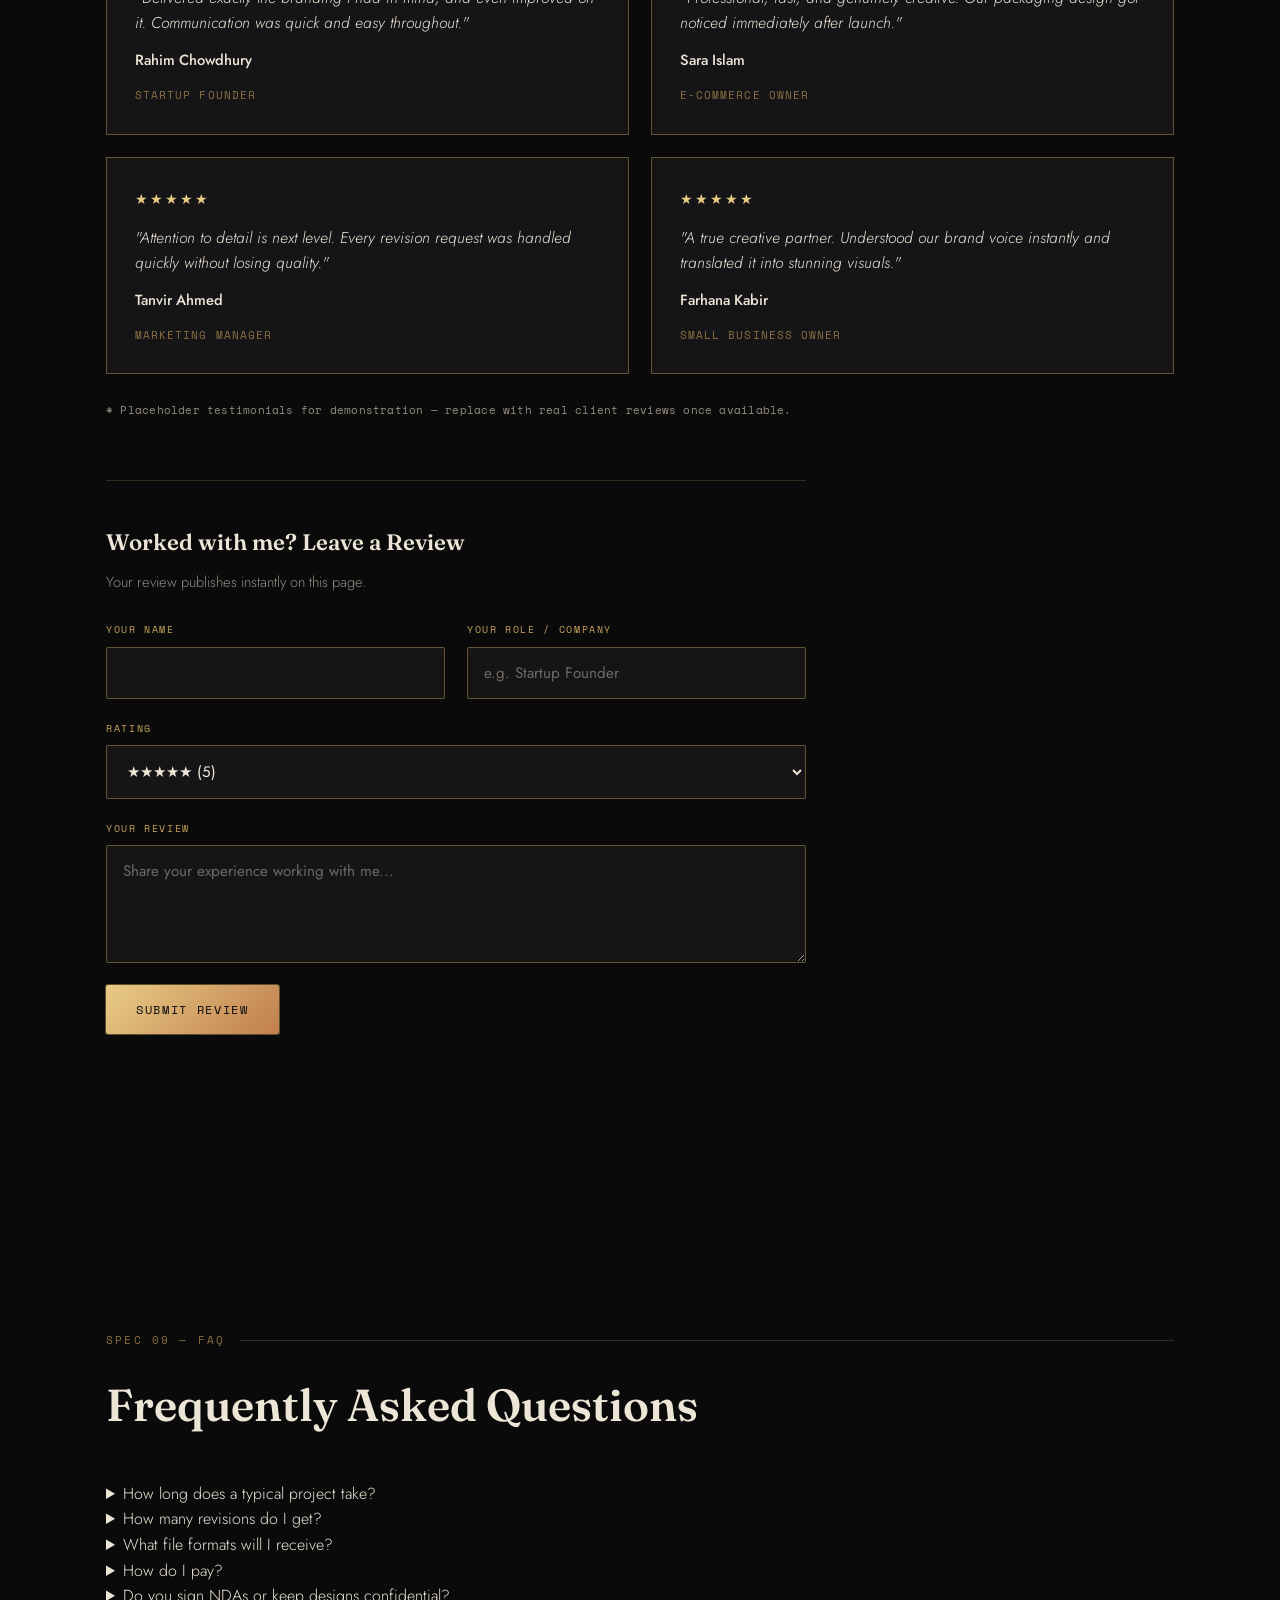
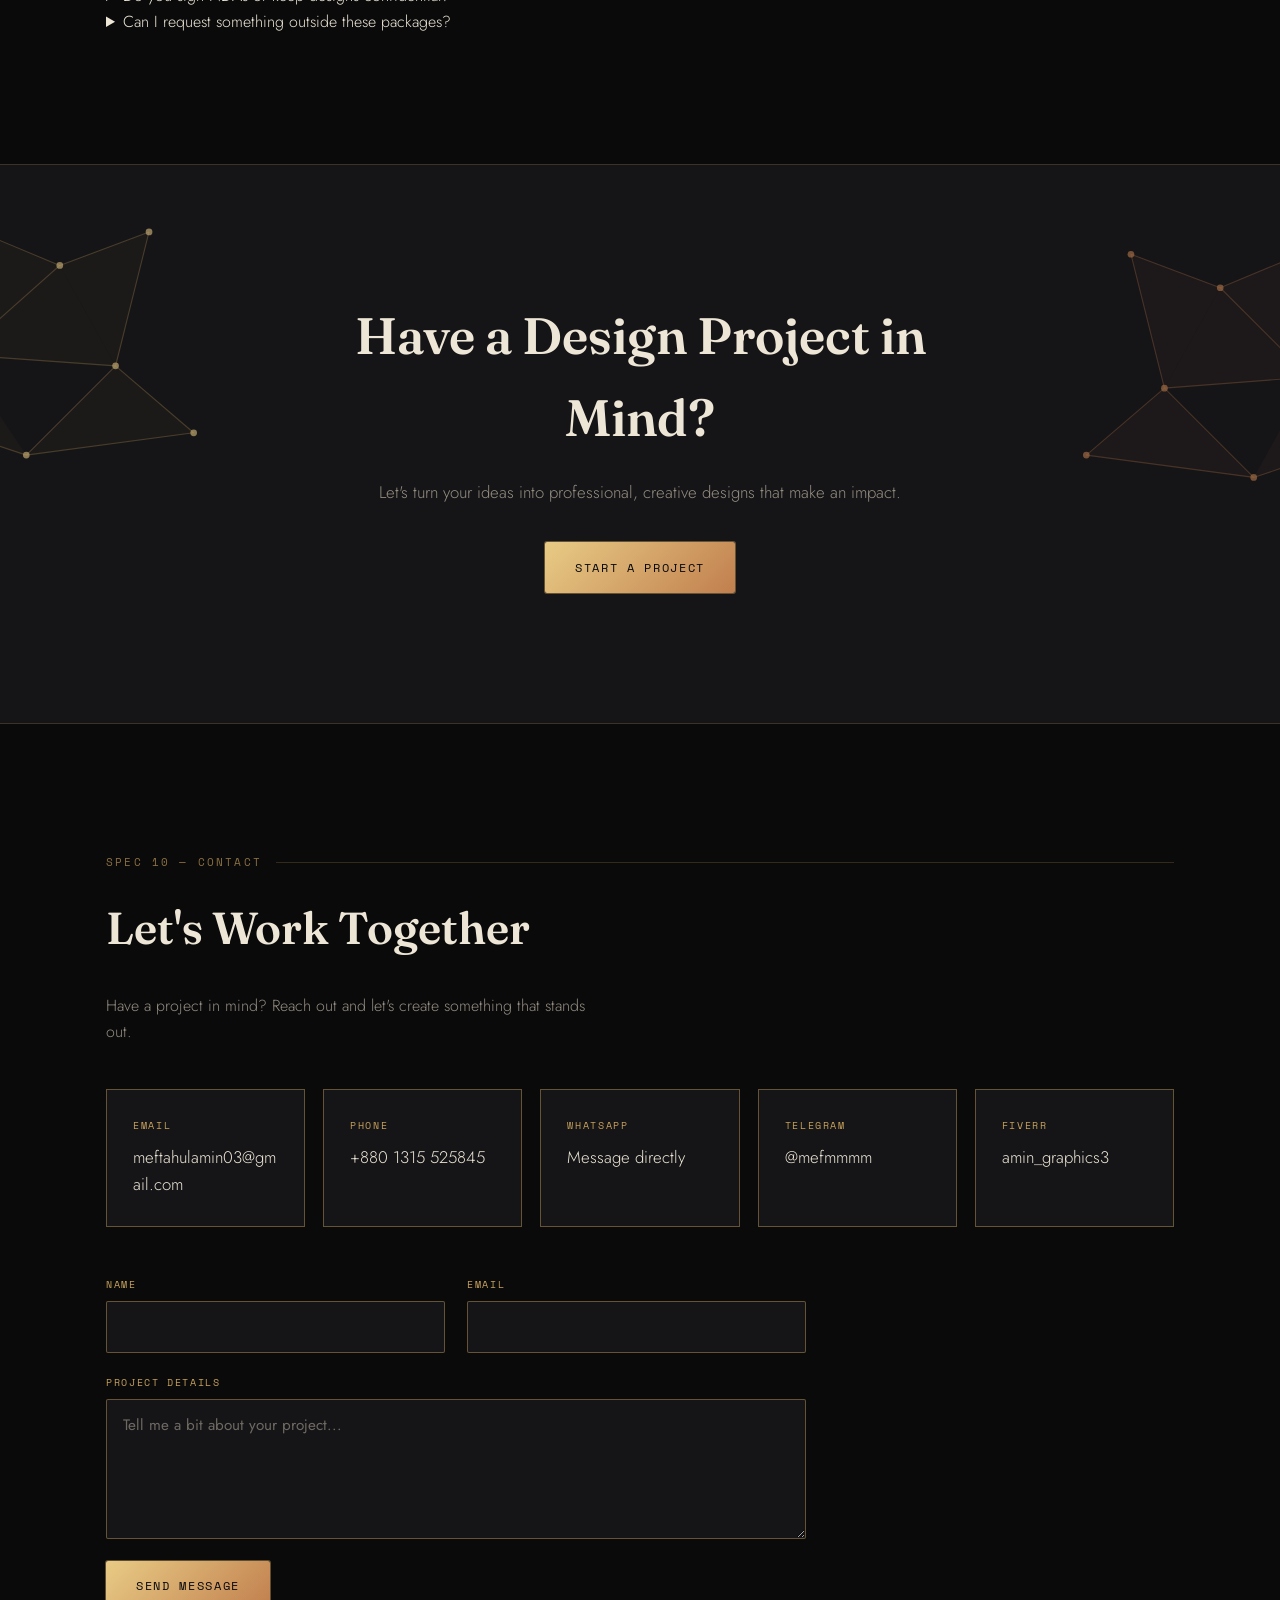
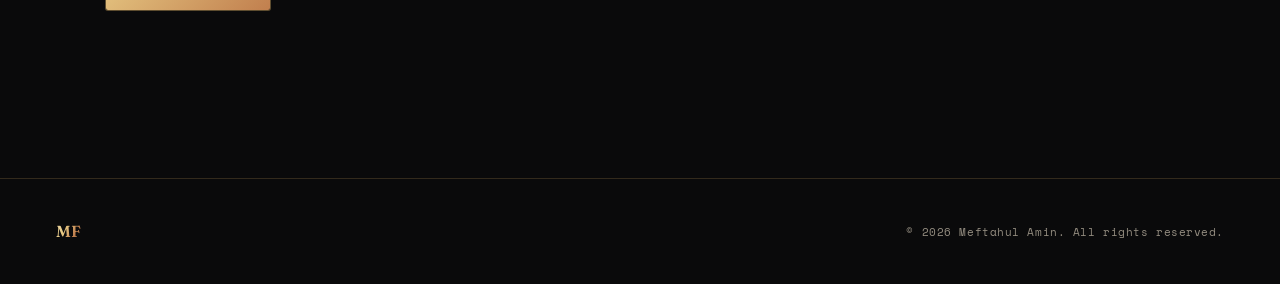
==== commit 5d2ee203: "Add files via upload" ====
--- a/index (1).html
+++ b/index (1).html
@@ -4,9 +4,26 @@
 <meta charset="UTF-8">
 <meta name="viewport" content="width=device-width, initial-scale=1.0">
 <title>Meftahul Amin — Creative Graphic Designer</title>
+<meta name="description" content="Meftahul Amin is a freelance graphic designer specialising in branding, packaging, social media design, and print materials. Based in Rajshahi, Bangladesh.">
+
+<meta property="og:type" content="website">
+<meta property="og:title" content="Meftahul Amin — Creative Graphic Designer">
+<meta property="og:description" content="Branding, packaging, social media design, and print materials that make your brand stand out.">
+<meta property="og:image" content="https://meftahulamin13.github.io/Meftahul13.graphic-designer/og-image.jpg">
+<meta property="og:url" content="https://meftahulamin13.github.io/Meftahul13.graphic-designer/">
+
+<meta name="twitter:card" content="summary_large_image">
+<meta name="twitter:title" content="Meftahul Amin — Creative Graphic Designer">
+<meta name="twitter:description" content="Branding, packaging, social media design, and print materials that make your brand stand out.">
+<meta name="twitter:image" content="https://meftahulamin13.github.io/Meftahul13.graphic-designer/og-image.jpg">
+
+<link rel="icon" type="image/png" href="favicon-32.png" sizes="32x32">
+<link rel="icon" type="image/png" href="favicon-16.png" sizes="16x16">
+<link rel="apple-touch-icon" href="apple-touch-icon.png">
+
 <link rel="preconnect" href="https://fonts.googleapis.com">
 <link rel="preconnect" href="https://fonts.gstatic.com" crossorigin>
-<link href="https://fonts.googleapis.com/css2?family=Fraunces:ital,opsz,wght@0,9..144,300;0,9..144,500;0,9..144,600;0,9..144,700;1,9..144,500&family=Jost:wght@300;400;500;600&family=Space+Mono:wght@400;700&display=swap" rel="stylesheet">
+<link href="https://fonts.googleapis.com/css2?family=Fraunces:ital,opsz,wght@0,9..144,300;0,9..144,500;0,9..144,600;0,9..144,700;1,9..144,500&family=Bodoni+Moda:ital,wght@1,500;1,600;1,700&family=Jost:wght@300;400;500;600&family=Space+Mono:wght@400;700&display=swap" rel="stylesheet">
 <link rel="stylesheet" href="style.css">
 </head>
 <body>
@@ -21,10 +38,12 @@
 
 <!-- NAV -->
 <nav class="nav">
-  <div class="nav-mark">MA</div>
+  <div class="nav-mark">MF</div>
   <ul class="nav-links">
     <li><a href="#about">About</a></li>
     <li><a href="#skills">Skills</a></li>
+    <li><a href="#services">Services</a></li>
+    <li><a href="#pricing">Pricing</a></li>
     <li><a href="#work">Work</a></li>
     <li><a href="#contact">Contact</a></li>
   </ul>
@@ -41,12 +60,17 @@
     <h1 class="hero-name">Meftahul<br><span>Amin</span></h1>
     <p class="hero-tagline">Turning ideas into branding, packaging &amp; visual stories that stand out.</p>
     <a href="#work" class="btn-gold">View Work</a>
+
+    <div class="hero-statement">
+      <h2 class="hero-statement-heading">Creative Designs<br><span>That Make Your Brand Stand Out.</span></h2>
+      <p class="hero-statement-text">I'm a professional freelance graphic designer based in Rajshahi. I craft unforgettable visual identities, striking marketing materials, and premium brand assets that capture attention and drive results.</p>
+    </div>
   </div>
   <div class="hero-monogram" aria-hidden="true">
-    <svg viewBox="0 0 240 240" class="monogram-svg">
-      <circle cx="120" cy="120" r="118" class="mono-ring"/>
-      <text x="120" y="150" text-anchor="middle" class="mono-text">MA</text>
-    </svg>
+    <div class="monogram-photo-ring">
+      <img src="profile.jpg" alt="Portrait of Meftahul Amin" class="monogram-photo">
+    </div>
+    <span class="monogram-tag">MF</span>
   </div>
   <div class="scroll-cue">
     <span>SCROLL</span>
@@ -61,9 +85,13 @@
     <div class="section-label">SPEC 01 — ABOUT</div>
     <div class="about-grid">
       <div class="about-visual">
+        <div class="about-photo-frame">
+          <img src="profile.jpg" alt="Portrait of Meftahul Amin" class="about-photo">
+          <div class="gallery-crop tl"></div><div class="gallery-crop tr"></div>
+          <div class="gallery-crop bl"></div><div class="gallery-crop br"></div>
+        </div>
         <div class="about-card">
           <span class="about-card-tag">Est. Designer</span>
-          <div class="about-card-swatch"></div>
           <span class="about-card-code">#C6A15B</span>
         </div>
       </div>
@@ -100,9 +128,151 @@
     </div>
   </section>
 
+  <!-- SERVICES -->
+  <section id="services" class="section services-section">
+    <div class="section-label">SPEC 03 — SERVICES</div>
+    <h2 class="section-heading">Comprehensive Design Services</h2>
+    <p class="services-intro">Elevating brands through strategic, visually striking, and meticulously crafted design solutions.</p>
+
+    <div class="services-grid">
+      <div class="service-card">
+        <span class="service-index">01</span>
+        <h3 class="service-title">Logo Design</h3>
+        <p class="service-desc">Memorable and distinctive logos that capture your brand essence.</p>
+      </div>
+      <div class="service-card">
+        <span class="service-index">02</span>
+        <h3 class="service-title">Brand Identity</h3>
+        <p class="service-desc">Cohesive visual systems including typography, colours, and guidelines.</p>
+      </div>
+      <div class="service-card">
+        <span class="service-index">03</span>
+        <h3 class="service-title">Social Media Posts</h3>
+        <p class="service-desc">Engaging graphics designed to boost interaction and followers.</p>
+      </div>
+      <div class="service-card">
+        <span class="service-index">04</span>
+        <h3 class="service-title">Social Media Banners</h3>
+        <p class="service-desc">Professional cover photos for Facebook, LinkedIn, and Twitter.</p>
+      </div>
+      <div class="service-card">
+        <span class="service-index">05</span>
+        <h3 class="service-title">YouTube Thumbnails</h3>
+        <p class="service-desc">Click-worthy, high-contrast thumbnails to increase your views.</p>
+      </div>
+      <div class="service-card">
+        <span class="service-index">06</span>
+        <h3 class="service-title">Business Cards</h3>
+        <p class="service-desc">Premium, print-ready business card designs that leave an impression.</p>
+      </div>
+      <div class="service-card">
+        <span class="service-index">07</span>
+        <h3 class="service-title">Flyer &amp; Brochure</h3>
+        <p class="service-desc">Informative and visually striking marketing collateral.</p>
+      </div>
+      <div class="service-card">
+        <span class="service-index">08</span>
+        <h3 class="service-title">Poster Design</h3>
+        <p class="service-desc">Bold, creative posters for events, promotions, or decor.</p>
+      </div>
+      <div class="service-card">
+        <span class="service-index">09</span>
+        <h3 class="service-title">Packaging Design</h3>
+        <p class="service-desc">Stunning product packaging that stands out on the shelves.</p>
+      </div>
+      <div class="service-card">
+        <span class="service-index">10</span>
+        <h3 class="service-title">Custom Graphics</h3>
+        <p class="service-desc">Bespoke design solutions tailored to your unique requirements.</p>
+      </div>
+    </div>
+  </section>
+
+  <!-- PROCESS -->
+  <section id="process" class="section process-section">
+    <div class="section-label">SPEC 04 — PROCESS</div>
+    <h2 class="section-heading">How I Work</h2>
+    <p class="services-intro">A clear, simple process from first message to final files.</p>
+
+    <div class="process-grid">
+      <div class="process-card">
+        <span class="process-index">01</span>
+        <h3 class="process-title">Brief</h3>
+        <p class="process-desc">Share your goals, brand, and references — I get a clear picture of what you need.</p>
+      </div>
+      <div class="process-card">
+        <span class="process-index">02</span>
+        <h3 class="process-title">Concept</h3>
+        <p class="process-desc">I sketch initial directions and share early concepts for your feedback.</p>
+      </div>
+      <div class="process-card">
+        <span class="process-index">03</span>
+        <h3 class="process-title">Design</h3>
+        <p class="process-desc">The chosen direction gets refined into a polished, on-brand design.</p>
+      </div>
+      <div class="process-card">
+        <span class="process-index">04</span>
+        <h3 class="process-title">Revision</h3>
+        <p class="process-desc">We fine-tune details together until it feels exactly right.</p>
+      </div>
+      <div class="process-card">
+        <span class="process-index">05</span>
+        <h3 class="process-title">Delivery</h3>
+        <p class="process-desc">Final, print-ready and web-ready files delivered in every format you need.</p>
+      </div>
+    </div>
+  </section>
+
+  <!-- PRICING -->
+  <section id="pricing" class="section pricing-section">
+    <div class="section-label">SPEC 05 — PRICING</div>
+    <h2 class="section-heading">Packages</h2>
+    <p class="services-intro">Simple starting packages — every project can be tailored to your exact needs.</p>
+
+    <div class="pricing-grid">
+      <div class="pricing-card">
+        <span class="pricing-tier">Basic</span>
+        <div class="pricing-amount">$5<span>/ project</span></div>
+        <ul class="pricing-features">
+          <li>1 concept design</li>
+          <li>2 revisions</li>
+          <li>Source file included</li>
+          <li>2–3 day delivery</li>
+        </ul>
+        <a href="#contact" class="btn-gold pricing-cta">Get Started</a>
+      </div>
+      <div class="pricing-card pricing-featured">
+        <span class="pricing-badge">Most Popular</span>
+        <span class="pricing-tier">Standard</span>
+        <div class="pricing-amount">$10<span>/ project</span></div>
+        <ul class="pricing-features">
+          <li>3 concept designs</li>
+          <li>Unlimited revisions</li>
+          <li>All source files</li>
+          <li>Social media kit included</li>
+          <li>1–2 day delivery</li>
+        </ul>
+        <a href="#contact" class="btn-gold pricing-cta">Get Started</a>
+      </div>
+      <div class="pricing-card">
+        <span class="pricing-tier">Premium</span>
+        <div class="pricing-amount">$15<span>/ project</span></div>
+        <ul class="pricing-features">
+          <li>Full brand identity</li>
+          <li>Unlimited revisions</li>
+          <li>All source + print files</li>
+          <li>Priority support</li>
+          <li>24–48 hr delivery</li>
+        </ul>
+        <a href="#contact" class="btn-gold pricing-cta">Get Started</a>
+      </div>
+    </div>
+    <p class="testimonial-note">* Starting prices — final quote depends on project scope. Message me for a custom estimate.</p>
+  </section>
+
   <!-- WORK / GALLERY -->
   <section id="work" class="section work-section">
-    <div class="section-label">SPEC 03 — PORTFOLIO</div>
+    <div class="section-label">SPEC 06 — PORTFOLIO</div>
     <h2 class="section-heading">Selected Work</h2>
     <div class="gallery">
 
@@ -133,6 +303,7 @@
         <figcaption><span>Brand Ad</span>Nature Care Perfume</figcaption>
       </figure>
 
+
       <figure class="gallery-item">
         <div class="gallery-frame">
           <img src="project-smartwatch.jpg" alt="Smart watch product advertisement design">
@@ -205,38 +376,381 @@
         <figcaption><span>Ad Creative</span>Modern Balcony Escape</figcaption>
       </figure>
 
+      <figure class="gallery-item">
+        <div class="gallery-frame">
+          <img src="project-meftah-logo.jpg" alt="Meftah Ads brand logo design">
+          <div class="gallery-crop tl"></div><div class="gallery-crop tr"></div>
+          <div class="gallery-crop bl"></div><div class="gallery-crop br"></div>
+        </div>
+        <figcaption><span>Brand Identity</span>Meftah Ads Logo</figcaption>
+      </figure>
+
+      <figure class="gallery-item">
+        <div class="gallery-frame">
+          <img src="project-meftah-clicks.jpg" alt="Meftah Ads Turn Clicks Into Customers social media ad">
+          <div class="gallery-crop tl"></div><div class="gallery-crop tr"></div>
+          <div class="gallery-crop bl"></div><div class="gallery-crop br"></div>
+        </div>
+        <figcaption><span>Social Ad</span>Turn Clicks Into Customers</figcaption>
+      </figure>
+
+      <figure class="gallery-item">
+        <div class="gallery-frame">
+          <img src="project-meftah-reach.jpg" alt="Meftah Ads More Reach More Sales social media ad">
+          <div class="gallery-crop tl"></div><div class="gallery-crop tr"></div>
+          <div class="gallery-crop bl"></div><div class="gallery-crop br"></div>
+        </div>
+        <figcaption><span>Social Ad</span>More Reach, More Sales</figcaption>
+      </figure>
+
+      <figure class="gallery-item">
+        <div class="gallery-frame">
+          <img src="project-meftah-handshake.jpg" alt="Meftah Ads Lets Create Something Big social media ad">
+          <div class="gallery-crop tl"></div><div class="gallery-crop tr"></div>
+          <div class="gallery-crop bl"></div><div class="gallery-crop br"></div>
+        </div>
+        <figcaption><span>Social Ad</span>Let's Create Something Big</figcaption>
+      </figure>
+
+      <figure class="gallery-item">
+        <div class="gallery-frame">
+          <img src="project-fb-attention.jpg" alt="Your Brand Deserves More Attention Facebook ad design">
+          <div class="gallery-crop tl"></div><div class="gallery-crop tr"></div>
+          <div class="gallery-crop bl"></div><div class="gallery-crop br"></div>
+        </div>
+        <figcaption><span>Social Ad</span>Facebook Brand Attention</figcaption>
+      </figure>
+
+      <figure class="gallery-item">
+        <div class="gallery-frame">
+          <img src="project-ig-attention.jpg" alt="Your Brand Deserves More Attention Instagram ad design">
+          <div class="gallery-crop tl"></div><div class="gallery-crop tr"></div>
+          <div class="gallery-crop bl"></div><div class="gallery-crop br"></div>
+        </div>
+        <figcaption><span>Social Ad</span>Instagram Brand Attention</figcaption>
+      </figure>
+
+      <figure class="gallery-item">
+        <div class="gallery-frame">
+          <img src="project-target-converting.jpg" alt="Stop Scrolling Start Converting social media ad design">
+          <div class="gallery-crop tl"></div><div class="gallery-crop tr"></div>
+          <div class="gallery-crop bl"></div><div class="gallery-crop br"></div>
+        </div>
+        <figcaption><span>Social Ad</span>Stop Scrolling, Start Converting</figcaption>
+      </figure>
+
+      <figure class="gallery-item">
+        <div class="gallery-frame">
+          <img src="project-youtube-views.jpg" alt="YouTube channel growth results promotional design">
+          <div class="gallery-crop tl"></div><div class="gallery-crop tr"></div>
+          <div class="gallery-crop bl"></div><div class="gallery-crop br"></div>
+        </div>
+        <figcaption><span>Growth Campaign</span>YouTube Views Growth</figcaption>
+      </figure>
+
+      <figure class="gallery-item">
+        <div class="gallery-frame">
+          <img src="project-before-after.jpg" alt="Before and after YouTube views growth comparison design">
+          <div class="gallery-crop tl"></div><div class="gallery-crop tr"></div>
+          <div class="gallery-crop bl"></div><div class="gallery-crop br"></div>
+        </div>
+        <figcaption><span>Growth Campaign</span>Before / After Results</figcaption>
+      </figure>
+
+    </div>
+  </section>
+
+  <!-- WHY CHOOSE ME -->
+  <section id="why-choose" class="section why-section">
+    <div class="section-label">SPEC 07 — WHY CHOOSE ME</div>
+    <h2 class="section-heading">What Sets My Work Apart</h2>
+
+    <div class="why-grid">
+      <div class="why-card">
+        <span class="why-index">01</span>
+        <h3 class="why-title">Creative &amp; Original Designs</h3>
+        <p class="why-desc">Every project starts from scratch — no templates, no shortcuts, just original ideas.</p>
+      </div>
+      <div class="why-card">
+        <span class="why-index">02</span>
+        <h3 class="why-title">Professional Quality</h3>
+        <p class="why-desc">Polished, print-ready, production-grade files every time.</p>
+      </div>
+      <div class="why-card">
+        <span class="why-index">03</span>
+        <h3 class="why-title">100% Client-Focused</h3>
+        <p class="why-desc">Your goals guide every design decision, from concept to final file.</p>
+      </div>
+      <div class="why-card">
+        <span class="why-index">04</span>
+        <h3 class="why-title">Attention to Detail</h3>
+        <p class="why-desc">Colour, spacing, typography — nothing ships until every pixel is right.</p>
+      </div>
+      <div class="why-card">
+        <span class="why-index">05</span>
+        <h3 class="why-title">Fast Communication</h3>
+        <p class="why-desc">Quick replies and clear updates throughout the entire project.</p>
+      </div>
+      <div class="why-card">
+        <span class="why-index">06</span>
+        <h3 class="why-title">Custom Solutions</h3>
+        <p class="why-desc">Every brand is different — designs tailored to fit your specific needs.</p>
+      </div>
+    </div>
+  </section>
+
+  <!-- TESTIMONIALS -->
+  <section id="testimonials" class="section testimonials-section">
+    <div class="section-label">SPEC 08 — TESTIMONIALS</div>
+    <h2 class="section-heading">Client Feedback</h2>
+    <p class="testimonial-disclaimer">Sample testimonials shown below for layout purposes — not yet verified client reviews.</p>
+
+    <div class="rating-strip">
+      <div class="rating-stat">
+        <span class="rating-number" id="reviewCountNumber">46+</span>
+        <span class="rating-label">Happy Reviews</span>
+      </div>
+      <div class="rating-stat">
+        <span class="rating-number">5.0 ★</span>
+        <span class="rating-label">Average Rating</span>
+      </div>
+      <div class="rating-stat">
+        <span class="rating-number">100%</span>
+        <span class="rating-label">5-Star Reviews</span>
+      </div>
+    </div>
+
+    <div class="testimonial-grid">
+      <div class="testimonial-card">
+        <div class="stars">★★★★★</div>
+        <p class="testimonial-text">"Delivered exactly the branding I had in mind, and even improved on it. Communication was quick and easy throughout."</p>
+        <span class="testimonial-name">Rahim Chowdhury</span>
+        <span class="testimonial-role">Startup Founder</span>
+      </div>
+      <div class="testimonial-card">
+        <div class="stars">★★★★★</div>
+        <p class="testimonial-text">"Professional, fast, and genuinely creative. Our packaging design got noticed immediately after launch."</p>
+        <span class="testimonial-name">Sara Islam</span>
+        <span class="testimonial-role">E-commerce Owner</span>
+      </div>
+      <div class="testimonial-card">
+        <div class="stars">★★★★★</div>
+        <p class="testimonial-text">"Attention to detail is next level. Every revision request was handled quickly without losing quality."</p>
+        <span class="testimonial-name">Tanvir Ahmed</span>
+        <span class="testimonial-role">Marketing Manager</span>
+      </div>
+      <div class="testimonial-card">
+        <div class="stars">★★★★★</div>
+        <p class="testimonial-text">"A true creative partner. Understood our brand voice instantly and translated it into stunning visuals."</p>
+        <span class="testimonial-name">Farhana Kabir</span>
+        <span class="testimonial-role">Small Business Owner</span>
+      </div>
+    </div>
+
+    <div class="testimonial-grid live-testimonial-grid" id="liveTestimonials"></div>
+
+    <p class="testimonial-note">* Placeholder testimonials for demonstration — replace with real client reviews once available.</p>
+
+    <div class="review-submit">
+      <h3 class="review-submit-heading">Worked with me? Leave a Review</h3>
+      <p class="review-submit-text">Your review publishes instantly on this page.</p>
+      <form class="review-form" action="https://formspree.io/f/mvzelbjk" method="POST">
+        <div class="form-row">
+          <div class="form-field">
+            <label for="rev-name">Your Name</label>
+            <input type="text" id="rev-name" name="name" required>
+          </div>
+          <div class="form-field">
+            <label for="rev-role">Your Role / Company</label>
+            <input type="text" id="rev-role" name="role" placeholder="e.g. Startup Founder">
+          </div>
+        </div>
+        <div class="form-field">
+          <label for="rev-rating">Rating</label>
+          <select id="rev-rating" name="rating">
+            <option value="5 stars">★★★★★ (5)</option>
+            <option value="4 stars">★★★★ (4)</option>
+            <option value="3 stars">★★★ (3)</option>
+            <option value="2 stars">★★ (2)</option>
+            <option value="1 star">★ (1)</option>
+          </select>
+        </div>
+        <div class="form-field">
+          <label for="rev-text">Your Review</label>
+          <textarea id="rev-text" name="review" rows="4" required placeholder="Share your experience working with me..."></textarea>
+        </div>
+        <input type="hidden" name="_subject" value="New client review submitted — Meftahul Amin site">
+        <input type="text" name="_gotcha" style="display:none">
+        <button type="submit" class="btn-gold form-submit review-submit-btn">Submit Review</button>
+        <p class="form-status" id="reviewStatus" aria-live="polite"></p>
+      </form>
+    </div>
+  </section>
+
+  <!-- FAQ -->
+  <section id="faq" class="section faq-section">
+    <div class="section-label">SPEC 09 — FAQ</div>
+    <h2 class="section-heading">Frequently Asked Questions</h2>
+
+    <div class="faq-list">
+      <details class="faq-item">
+        <summary>How long does a typical project take?</summary>
+        <p>Most designs are delivered within 1–3 days depending on the package and complexity. Larger brand identity projects may take 5–7 days.</p>
+      </details>
+      <details class="faq-item">
+        <summary>How many revisions do I get?</summary>
+        <p>Basic package includes 2 revisions; Standard and Premium packages include unlimited revisions until you're happy with the result.</p>
+      </details>
+      <details class="faq-item">
+        <summary>What file formats will I receive?</summary>
+        <p>You'll get print-ready (PDF, AI, EPS) and web-ready (PNG, JPG, SVG) files as needed for your project.</p>
+      </details>
+      <details class="faq-item">
+        <summary>How do I pay?</summary>
+        <p>Payment can be arranged via Fiverr, bank transfer, or mobile banking — details are confirmed once we agree on project scope.</p>
+      </details>
+      <details class="faq-item">
+        <summary>Do you sign NDAs or keep designs confidential?</summary>
+        <p>Yes — happy to sign an NDA for sensitive projects, and I never reuse or resell client work.</p>
+      </details>
+      <details class="faq-item">
+        <summary>Can I request something outside these packages?</summary>
+        <p>Absolutely — message me your requirements and I'll put together a custom quote.</p>
+      </details>
+    </div>
+  </section>
+
+  <!-- CTA -->
+  <section class="cta-section">
+    <svg class="cta-network" viewBox="0 0 1400 500" preserveAspectRatio="xMidYMid slice" aria-hidden="true">
+      <!-- left cluster -->
+      <g class="net-left">
+        <polygon points="60,40 180,90 90,170" />
+        <polygon points="180,90 260,60 230,180" />
+        <polygon points="90,170 180,90 230,180" />
+        <polygon points="30,220 90,170 150,260" />
+        <polygon points="230,180 150,260 300,240" />
+        <line x1="60" y1="40" x2="180" y2="90"/>
+        <line x1="180" y1="90" x2="260" y2="60"/>
+        <line x1="180" y1="90" x2="90" y2="170"/>
+        <line x1="90" y1="170" x2="230" y2="180"/>
+        <line x1="260" y1="60" x2="230" y2="180"/>
+        <line x1="90" y1="170" x2="30" y2="220"/>
+        <line x1="30" y1="220" x2="150" y2="260"/>
+        <line x1="150" y1="260" x2="230" y2="180"/>
+        <line x1="150" y1="260" x2="300" y2="240"/>
+        <line x1="230" y1="180" x2="300" y2="240"/>
+        <circle cx="60" cy="40" r="3"/>
+        <circle cx="180" cy="90" r="3"/>
+        <circle cx="260" cy="60" r="3"/>
+        <circle cx="90" cy="170" r="3"/>
+        <circle cx="230" cy="180" r="3"/>
+        <circle cx="30" cy="220" r="3"/>
+        <circle cx="150" cy="260" r="3"/>
+        <circle cx="300" cy="240" r="3"/>
+      </g>
+      <!-- right cluster -->
+      <g class="net-right">
+        <polygon points="1340,60 1220,110 1300,190" />
+        <polygon points="1220,110 1140,80 1170,200" />
+        <polygon points="1300,190 1220,110 1170,200" />
+        <polygon points="1370,240 1300,190 1250,280" />
+        <polygon points="1170,200 1250,280 1100,260" />
+        <line x1="1340" y1="60" x2="1220" y2="110"/>
+        <line x1="1220" y1="110" x2="1140" y2="80"/>
+        <line x1="1220" y1="110" x2="1300" y2="190"/>
+        <line x1="1300" y1="190" x2="1170" y2="200"/>
+        <line x1="1140" y1="80" x2="1170" y2="200"/>
+        <line x1="1300" y1="190" x2="1370" y2="240"/>
+        <line x1="1370" y1="240" x2="1250" y2="280"/>
+        <line x1="1250" y1="280" x2="1170" y2="200"/>
+        <line x1="1250" y1="280" x2="1100" y2="260"/>
+        <line x1="1170" y1="200" x2="1100" y2="260"/>
+        <circle cx="1340" cy="60" r="3"/>
+        <circle cx="1220" cy="110" r="3"/>
+        <circle cx="1140" cy="80" r="3"/>
+        <circle cx="1300" cy="190" r="3"/>
+        <circle cx="1170" cy="200" r="3"/>
+        <circle cx="1370" cy="240" r="3"/>
+        <circle cx="1250" cy="280" r="3"/>
+        <circle cx="1100" cy="260" r="3"/>
+      </g>
+    </svg>
+    <div class="cta-content">
+      <h2 class="cta-heading">Have a Design Project in Mind?</h2>
+      <p class="cta-text">Let's turn your ideas into professional, creative designs that make an impact.</p>
+      <a href="#contact" class="btn-gold">Start a Project</a>
     </div>
   </section>
 
   <!-- CONTACT -->
   <section id="contact" class="section contact-section">
-    <div class="section-label">SPEC 04 — CONTACT</div>
+    <div class="section-label">SPEC 10 — CONTACT</div>
     <h2 class="section-heading">Let's Work Together</h2>
     <p class="contact-intro">Have a project in mind? Reach out and let's create something that stands out.</p>
 
     <div class="contact-grid">
-      <a class="contact-card" href="mailto:meftahukamin03@gmail.com">
+      <a class="contact-card" href="mailto:meftahulamin03@gmail.com">
         <span class="contact-label">Email</span>
-        <span class="contact-value">meftahukamin03@gmail.com</span>
+        <span class="contact-value">meftahulamin03@gmail.com</span>
       </a>
       <a class="contact-card" href="tel:+8801315525845">
         <span class="contact-label">Phone</span>
         <span class="contact-value">+880 1315 525845</span>
       </a>
-      <a class="contact-card" href="https://www.linkedin.com/404/" target="_blank" rel="noopener">
-        <span class="contact-label">LinkedIn</span>
-        <span class="contact-value">/in/meftahul-amin</span>
+      <a class="contact-card" href="https://wa.me/8801315525845" target="_blank" rel="noopener">
+        <span class="contact-label">WhatsApp</span>
+        <span class="contact-value">Message directly</span>
       </a>
-    </div>
+      <a class="contact-card" href="https://t.me/mefmmmm" target="_blank" rel="noopener">
+        <span class="contact-label">Telegram</span>
+        <span class="contact-value">@mefmmmm</span>
+      </a>
+      <a class="contact-card" href="https://www.fiverr.com/amin_graphics3" target="_blank" rel="noopener">
+        <span class="contact-label">Fiverr</span>
+        <span class="contact-value">amin_graphics3</span>
+      </a>
+    </div>
+
+    <form class="contact-form" action="https://formspree.io/f/mvzelbjk" method="POST">
+      <div class="form-row">
+        <div class="form-field">
+          <label for="name">Name</label>
+          <input type="text" id="name" name="name" required>
+        </div>
+        <div class="form-field">
+          <label for="email">Email</label>
+          <input type="email" id="email" name="email" required>
+        </div>
+      </div>
+      <div class="form-field">
+        <label for="message">Project Details</label>
+        <textarea id="message" name="message" rows="5" required placeholder="Tell me a bit about your project..."></textarea>
+      </div>
+      <input type="hidden" name="_subject" value="New portfolio inquiry — Meftahul Amin site">
+      <input type="text" name="_gotcha" style="display:none">
+      <button type="submit" class="btn-gold form-submit">Send Message</button>
+      <p class="form-status" id="formStatus" aria-live="polite"></p>
+    </form>
   </section>
 
 </main>
 
+<!-- LIGHTBOX -->
+<div class="lightbox" id="lightbox">
+  <button class="lightbox-close" id="lightboxClose" aria-label="Close">&times;</button>
+  <img src="" alt="" class="lightbox-img" id="lightboxImg">
+  <p class="lightbox-caption" id="lightboxCaption"></p>
+</div>
+
 <footer class="footer">
-  <div class="footer-mark">MA</div>
+  <div class="footer-mark">MF</div>
   <p>&copy; <span id="year"></span> Meftahul Amin. All rights reserved.</p>
 </footer>
 
+<script src="https://www.gstatic.com/firebasejs/10.12.2/firebase-app-compat.js"></script>
+<script src="https://www.gstatic.com/firebasejs/10.12.2/firebase-firestore-compat.js"></script>
+<script src="firebase-config.js"></script>
 <script src="script.js"></script>
 </body>
 </html>
--- a/style.css
+++ b/style.css
@@ -13,7 +13,13 @@
   --line: rgba(198,161,91,0.22);
   --line-strong: rgba(198,161,91,0.45);
 
+  --copper: #c17f4e;
+  --champagne: #ecd9ae;
+  --gradient-gold: linear-gradient(120deg, var(--champagne) 0%, var(--gold-bright) 35%, var(--copper) 70%, var(--gold-dim) 100%);
+  --gradient-gold-soft: linear-gradient(135deg, var(--gold-bright), var(--copper));
+
   --font-display: "Fraunces", serif;
+  --font-accent: "Bodoni Moda", serif;
   --font-body: "Jost", sans-serif;
   --font-mono: "Space Mono", monospace;
 
@@ -98,8 +104,11 @@
   font-family: var(--font-display);
   font-weight: 600;
   font-size: 1.3rem;
-  color: var(--gold-bright);
   letter-spacing: 0.04em;
+  background: var(--gradient-gold);
+  -webkit-background-clip: text;
+  background-clip: text;
+  -webkit-text-fill-color: transparent;
 }
 .nav-links{
   list-style:none; display:flex; gap: 40px; margin:0; padding:0;
@@ -155,8 +164,9 @@
   content:"";
   position:absolute; inset:0;
   background:
-    radial-gradient(ellipse 60% 50% at 78% 45%, rgba(198,161,91,0.14), transparent 70%),
-    radial-gradient(ellipse 40% 60% at 15% 80%, rgba(198,161,91,0.06), transparent 70%);
+    radial-gradient(ellipse 65% 55% at 80% 40%, rgba(193,127,78,0.20), transparent 70%),
+    radial-gradient(ellipse 45% 65% at 12% 85%, rgba(198,161,91,0.10), transparent 70%),
+    radial-gradient(ellipse 50% 40% at 50% 100%, rgba(193,127,78,0.08), transparent 70%);
   z-index: 0;
 }
 .hero-reg{
@@ -174,14 +184,21 @@
 }
 .hero-name{
   font-family: var(--font-display);
-  font-weight: 600;
-  font-size: clamp(3rem, 8vw, 5.6rem);
-  line-height: 0.98;
-  margin: 0 0 26px;
+  font-weight: 650;
+  font-size: clamp(3.6rem, 9.5vw, 7.2rem);
+  line-height: 0.94;
+  letter-spacing: -0.01em;
+  margin: 0 0 28px;
   color: var(--cream);
+  text-shadow: 0 0 60px rgba(198,161,91,0.15);
 }
 .hero-name span{
-  font-style: italic; font-weight: 500; color: var(--gold-bright);
+  font-family: var(--font-display);
+  font-style: normal; font-weight: 600;
+  background: var(--gradient-gold);
+  -webkit-background-clip: text;
+  background-clip: text;
+  -webkit-text-fill-color: transparent;
 }
 .hero-tagline{
   font-size: 1.1rem; color: var(--muted); max-width: 460px; margin: 0 0 40px;
@@ -191,7 +208,7 @@
   display: inline-flex; align-items:center; gap: 10px;
   font-family: var(--font-mono); font-size: 0.75rem; letter-spacing: 0.14em;
   text-transform: uppercase;
-  color: var(--ink); background: linear-gradient(135deg, var(--gold-bright), var(--gold));
+  color: var(--ink); background: var(--gradient-gold-soft);
   padding: 16px 30px;
   border-radius: 2px;
   transition: transform 0.3s ease, box-shadow 0.3s ease;
@@ -202,18 +219,68 @@
   box-shadow: 0 10px 30px -8px rgba(198,161,91,0.5);
 }
 
+.hero-statement{
+  margin-top: 90px;
+  padding-top: 40px;
+  border-top: 1px solid var(--line);
+  max-width: 560px;
+}
+.hero-statement-heading{
+  font-family: var(--font-display);
+  font-weight: 600;
+  font-size: clamp(1.7rem, 3.2vw, 2.6rem);
+  line-height: 1.15;
+  color: var(--cream);
+  margin: 0 0 20px;
+}
+.hero-statement-heading span{
+  color: var(--muted);
+  font-weight: 400;
+}
+.hero-statement-text{
+  color: var(--muted);
+  font-size: 1rem;
+  max-width: 480px;
+  margin: 0;
+}
+
+@media (max-width: 640px){
+  .hero-statement{ margin-top: 60px; padding-top: 28px; }
+}
+
 .hero-monogram{
   position: absolute; right: 6%; top: 50%; transform: translateY(-50%);
-  z-index: 1; opacity: 0.9;
-  width: min(34vw, 420px);
-}
-.monogram-svg{ width:100%; height:auto; }
-.mono-ring{
-  fill:none; stroke: var(--gold); stroke-width: 0.6; opacity: 0.5;
-}
-.mono-text{
-  font-family: var(--font-display); font-weight: 600; font-size: 92px;
-  fill: var(--gold-bright); opacity: 0.85;
+  z-index: 1;
+  width: min(30vw, 380px);
+  display: flex; flex-direction: column; align-items: center; gap: 18px;
+}
+.monogram-photo-ring{
+  width: 100%; aspect-ratio: 1;
+  border-radius: 50%;
+  border: 1px solid var(--line-strong);
+  padding: 14px;
+  position: relative;
+}
+.monogram-photo-ring::before{
+  content: "";
+  position: absolute; inset: -8px;
+  border: 1px solid var(--line);
+  border-radius: 50%;
+}
+.monogram-photo{
+  width: 100%; height: 100%;
+  border-radius: 50%;
+  object-fit: cover;
+  filter: grayscale(0.1) contrast(1.05) saturate(0.9) brightness(0.95);
+}
+.monogram-tag{
+  font-family: var(--font-display); font-weight: 600; font-size: 1.15rem;
+  font-style: normal;
+  letter-spacing: 0.1em;
+  background: var(--gradient-gold);
+  -webkit-background-clip: text;
+  background-clip: text;
+  -webkit-text-fill-color: transparent;
 }
 
 @media (max-width: 900px){
@@ -284,20 +351,29 @@
   display:grid; grid-template-columns: 280px 1fr; gap: 70px; align-items: start;
 }
 .about-visual{ position: sticky; top: 130px; }
+.about-photo-frame{
+  position: relative;
+  border: 1px solid var(--line-strong);
+  overflow: hidden;
+  aspect-ratio: 1;
+  margin-bottom: 18px;
+}
+.about-photo{
+  width:100%; height:100%; object-fit: cover;
+  filter: grayscale(0.1) contrast(1.05) saturate(0.9) brightness(0.96);
+}
+.about-photo-frame .gallery-crop{ opacity: 0.85; }
+
 .about-card{
   border: 1px solid var(--line-strong);
-  padding: 26px;
+  padding: 18px 22px;
   background: var(--panel);
-  display:flex; flex-direction: column; gap: 18px;
+  display:flex; align-items:center; justify-content: space-between; gap: 14px;
   position: relative;
 }
 .about-card-tag{
   font-family: var(--font-mono); font-size: 0.66rem; letter-spacing: 0.15em;
   text-transform: uppercase; color: var(--muted);
-}
-.about-card-swatch{
-  width:100%; aspect-ratio: 1; background: linear-gradient(150deg, var(--gold-bright), var(--gold) 55%, var(--gold-dim));
-  border-radius: 2px;
 }
 .about-card-code{
   font-family: var(--font-mono); font-size: 0.78rem; color: var(--gold-bright);
@@ -339,6 +415,223 @@
 }
 .chip-name{
   font-family: var(--font-body); font-weight: 500; font-size: 1rem; color: var(--cream);
+}
+
+/* ===================================================
+   SERVICES
+=================================================== */
+.services-intro{
+  color: var(--muted); max-width: 560px; margin: -10px 0 44px; font-size: 1.02rem;
+}
+.services-grid{
+  display: grid;
+  grid-template-columns: repeat(5, 1fr);
+  gap: 1px;
+  background: var(--line);
+  border: 1px solid var(--line-strong);
+}
+.service-card{
+  background: var(--ink);
+  padding: 30px 24px;
+  display: flex; flex-direction: column; gap: 12px;
+  transition: background 0.3s ease;
+}
+.service-card:hover{
+  background: var(--panel);
+}
+.service-index{
+  font-family: var(--font-mono); font-size: 0.72rem; color: var(--gold);
+  letter-spacing: 0.1em;
+}
+.service-title{
+  font-family: var(--font-body); font-weight: 500; font-size: 1.02rem;
+  color: var(--cream); margin: 0;
+}
+.service-desc{
+  font-family: var(--font-body); font-size: 0.86rem; color: var(--muted);
+  line-height: 1.55; margin: 0;
+}
+
+@media (max-width: 1000px){
+  .services-grid{ grid-template-columns: repeat(3, 1fr); }
+}
+@media (max-width: 640px){
+  .services-grid{ grid-template-columns: repeat(2, 1fr); }
+}
+@media (max-width: 420px){
+  .services-grid{ grid-template-columns: 1fr; }
+}
+
+/* ===================================================
+   WHY CHOOSE ME
+=================================================== */
+.why-grid{
+  display: grid;
+  grid-template-columns: repeat(3, 1fr);
+  gap: 1px;
+  background: var(--line);
+  border: 1px solid var(--line-strong);
+}
+.why-card{
+  background: var(--ink);
+  padding: 34px 28px;
+  display: flex; flex-direction: column; gap: 12px;
+  transition: background 0.3s ease;
+}
+.why-card:hover{ background: var(--panel); }
+.why-index{
+  font-family: var(--font-mono); font-size: 0.72rem; color: var(--gold);
+  letter-spacing: 0.1em;
+}
+.why-title{
+  font-family: var(--font-display); font-weight: 600; font-size: 1.15rem;
+  color: var(--cream); margin: 0;
+}
+.why-desc{
+  font-family: var(--font-body); font-size: 0.9rem; color: var(--muted);
+  line-height: 1.6; margin: 0;
+}
+
+@media (max-width: 800px){
+  .why-grid{ grid-template-columns: 1fr; }
+}
+
+/* ===================================================
+   TESTIMONIALS
+=================================================== */
+.testimonial-disclaimer{
+  font-family: var(--font-mono); font-size: 0.72rem; color: var(--gold-dim);
+  margin: -20px 0 40px; letter-spacing: 0.03em;
+}
+.rating-strip{
+  display: flex; gap: 60px; flex-wrap: wrap;
+  margin-bottom: 50px;
+  padding-bottom: 40px;
+  border-bottom: 1px solid var(--line);
+}
+.rating-stat{ display: flex; flex-direction: column; gap: 6px; }
+.rating-number{
+  font-family: var(--font-display); font-weight: 600; font-size: 2.2rem;
+  background: var(--gradient-gold);
+  -webkit-background-clip: text; background-clip: text; -webkit-text-fill-color: transparent;
+}
+.rating-label{
+  font-family: var(--font-mono); font-size: 0.68rem; letter-spacing: 0.14em;
+  text-transform: uppercase; color: var(--muted);
+}
+.testimonial-grid{
+  display: grid; grid-template-columns: repeat(2, 1fr); gap: 22px;
+}
+.live-testimonial-grid:not(:empty){
+  margin-top: 22px;
+}
+.testimonial-card{
+  border: 1px solid var(--line-strong);
+  background: var(--panel);
+  padding: 30px 28px;
+  display: flex; flex-direction: column; gap: 14px;
+  transition: border-color 0.3s ease, transform 0.3s ease;
+}
+.testimonial-card:hover{
+  border-color: var(--gold-bright);
+  transform: translateY(-3px);
+}
+.stars{ color: var(--gold-bright); font-size: 0.9rem; letter-spacing: 2px; }
+.testimonial-text{
+  font-family: var(--font-body); font-size: 0.98rem; color: var(--cream);
+  line-height: 1.6; margin: 0; font-style: italic;
+}
+.testimonial-name{
+  font-family: var(--font-body); font-weight: 500; font-size: 0.92rem; color: var(--cream);
+}
+.testimonial-role{
+  font-family: var(--font-mono); font-size: 0.66rem; letter-spacing: 0.1em;
+  text-transform: uppercase; color: var(--gold-dim);
+}
+.testimonial-note{
+  font-family: var(--font-mono); font-size: 0.68rem; color: var(--muted);
+  margin-top: 28px; letter-spacing: 0.02em;
+}
+.review-submit{
+  margin-top: 60px;
+  padding-top: 44px;
+  border-top: 1px solid var(--line);
+  max-width: 700px;
+}
+.review-submit-heading{
+  font-family: var(--font-display); font-weight: 600; font-size: 1.4rem;
+  color: var(--cream); margin: 0 0 10px;
+}
+.review-submit-text{
+  color: var(--muted); font-size: 0.92rem; margin: 0 0 28px;
+}
+.review-form{
+  display: flex; flex-direction: column; gap: 22px;
+}
+
+@media (max-width: 700px){
+  .testimonial-grid{ grid-template-columns: 1fr; }
+  .rating-strip{ gap: 36px; }
+}
+
+/* ===================================================
+   CTA
+=================================================== */
+.cta-section{
+  position: relative;
+  overflow: hidden;
+  background: var(--panel);
+  border-top: 1px solid var(--line);
+  border-bottom: 1px solid var(--line);
+  padding: 130px 56px;
+  display: flex; align-items: center; justify-content: center;
+  text-align: center;
+}
+.cta-network{
+  position: absolute; inset: 0;
+  width: 100%; height: 100%;
+  z-index: 0;
+  opacity: 0.8;
+}
+.cta-network .net-left polygon,
+.cta-network .net-right polygon{
+  fill: rgba(198,161,91,0.05);
+}
+.cta-network .net-right polygon{
+  fill: rgba(193,127,78,0.06);
+}
+.cta-network line{
+  stroke: var(--gold);
+  stroke-width: 1;
+  opacity: 0.35;
+}
+.cta-network .net-right line{
+  stroke: var(--copper);
+}
+.cta-network circle{
+  fill: var(--gold-bright);
+  opacity: 0.7;
+}
+.cta-network .net-right circle{
+  fill: var(--copper);
+}
+.cta-content{
+  position: relative; z-index: 1;
+  max-width: 680px;
+}
+.cta-heading{
+  font-family: var(--font-display); font-weight: 600;
+  font-size: clamp(2rem, 4.5vw, 3.2rem);
+  color: var(--cream);
+  margin: 0 0 20px;
+}
+.cta-text{
+  color: var(--muted); font-size: 1.05rem;
+  margin: 0 0 36px;
+}
+
+@media (max-width: 640px){
+  .cta-section{ padding: 90px 24px; }
 }
 
 /* ===================================================
@@ -353,6 +646,7 @@
   border: 1px solid var(--line);
   aspect-ratio: 4/3;
   background: var(--panel);
+  cursor: pointer;
 }
 .gallery-frame img{
   width:100%; height:100%; object-fit: cover;
@@ -397,7 +691,7 @@
 =================================================== */
 .contact-intro{ color: var(--muted); max-width: 480px; margin: -10px 0 44px; }
 .contact-grid{
-  display:grid; grid-template-columns: repeat(3, 1fr); gap: 22px;
+  display:grid; grid-template-columns: repeat(5, 1fr); gap: 18px;
 }
 .contact-card{
   border: 1px solid var(--line-strong);
@@ -420,8 +714,83 @@
   word-break: break-word;
 }
 
-@media (max-width: 800px){
+@media (max-width: 1000px){
+  .contact-grid{ grid-template-columns: repeat(3, 1fr); }
+}
+@media (max-width: 640px){
   .contact-grid{ grid-template-columns: 1fr; }
+}
+
+.contact-form{
+  margin-top: 50px;
+  max-width: 700px;
+  display: flex;
+  flex-direction: column;
+  gap: 22px;
+}
+.form-row{
+  display: grid;
+  grid-template-columns: 1fr 1fr;
+  gap: 22px;
+}
+.form-field{
+  display: flex;
+  flex-direction: column;
+  gap: 8px;
+}
+.form-field label{
+  font-family: var(--font-mono);
+  font-size: 0.64rem;
+  letter-spacing: 0.16em;
+  text-transform: uppercase;
+  color: var(--gold);
+}
+.form-field input,
+.form-field textarea,
+.form-field select{
+  background: var(--panel);
+  border: 1px solid var(--line-strong);
+  color: var(--cream);
+  font-family: var(--font-body);
+  font-size: 0.95rem;
+  padding: 14px 16px;
+  border-radius: 2px;
+  resize: vertical;
+  transition: border-color 0.3s ease, background 0.3s ease;
+}
+.form-field input:focus,
+.form-field textarea:focus,
+.form-field select:focus{
+  outline: none;
+  border-color: var(--gold-bright);
+  background: var(--panel-2);
+}
+.form-field input::placeholder,
+.form-field textarea::placeholder{
+  color: var(--muted);
+  opacity: 0.7;
+}
+.form-submit{
+  align-self: flex-start;
+  border: none;
+  cursor: pointer;
+  font-family: var(--font-mono);
+}
+.form-submit:disabled{
+  opacity: 0.6;
+  cursor: not-allowed;
+}
+.form-status{
+  font-family: var(--font-mono);
+  font-size: 0.8rem;
+  margin: 0;
+  min-height: 1.2em;
+}
+.form-status.success{ color: var(--gold-bright); }
+.form-status.error{ color: #d67a6a; }
+
+@media (max-width: 640px){
+  .form-row{ grid-template-columns: 1fr; }
 }
 
 /* ===================================================
@@ -435,13 +804,70 @@
   flex-wrap: wrap; gap: 16px;
 }
 .footer-mark{
-  font-family: var(--font-display); font-weight: 600; color: var(--gold);
+  font-family: var(--font-display); font-weight: 600;
+  background: var(--gradient-gold);
+  -webkit-background-clip: text;
+  background-clip: text;
+  -webkit-text-fill-color: transparent;
 }
 .footer p{
   font-family: var(--font-mono); font-size: 0.7rem; color: var(--muted);
   letter-spacing: 0.05em; margin:0;
 }
 
+/* ===================================================
+   LIGHTBOX
+=================================================== */
+.lightbox{
+  position: fixed; inset: 0;
+  background: rgba(6,6,7,0.94);
+  z-index: 100;
+  display: none;
+  align-items: center; justify-content: center;
+  flex-direction: column;
+  padding: 40px;
+  opacity: 0;
+  transition: opacity 0.3s ease;
+}
+.lightbox.is-open{
+  display: flex;
+  opacity: 1;
+}
+.lightbox-img{
+  max-width: min(90vw, 1100px);
+  max-height: 78vh;
+  object-fit: contain;
+  border: 1px solid var(--line-strong);
+}
+.lightbox-caption{
+  font-family: var(--font-mono);
+  font-size: 0.78rem;
+  letter-spacing: 0.08em;
+  color: var(--gold-bright);
+  margin-top: 20px;
+  text-align: center;
+}
+.lightbox-close{
+  position: absolute; top: 28px; right: 36px;
+  background: none; border: 1px solid var(--line-strong);
+  color: var(--cream);
+  font-size: 1.6rem;
+  line-height: 1;
+  width: 44px; height: 44px;
+  border-radius: 50%;
+  cursor: pointer;
+  transition: border-color 0.3s ease, color 0.3s ease;
+}
+.lightbox-close:hover{
+  border-color: var(--gold-bright);
+  color: var(--gold-bright);
+}
+
+@media (max-width: 640px){
+  .lightbox{ padding: 20px; }
+  .lightbox-close{ top: 16px; right: 16px; width: 38px; height: 38px; font-size: 1.3rem; }
+}
+
 @media (max-width: 640px){
   .footer{ padding: 30px 24px; }
 }
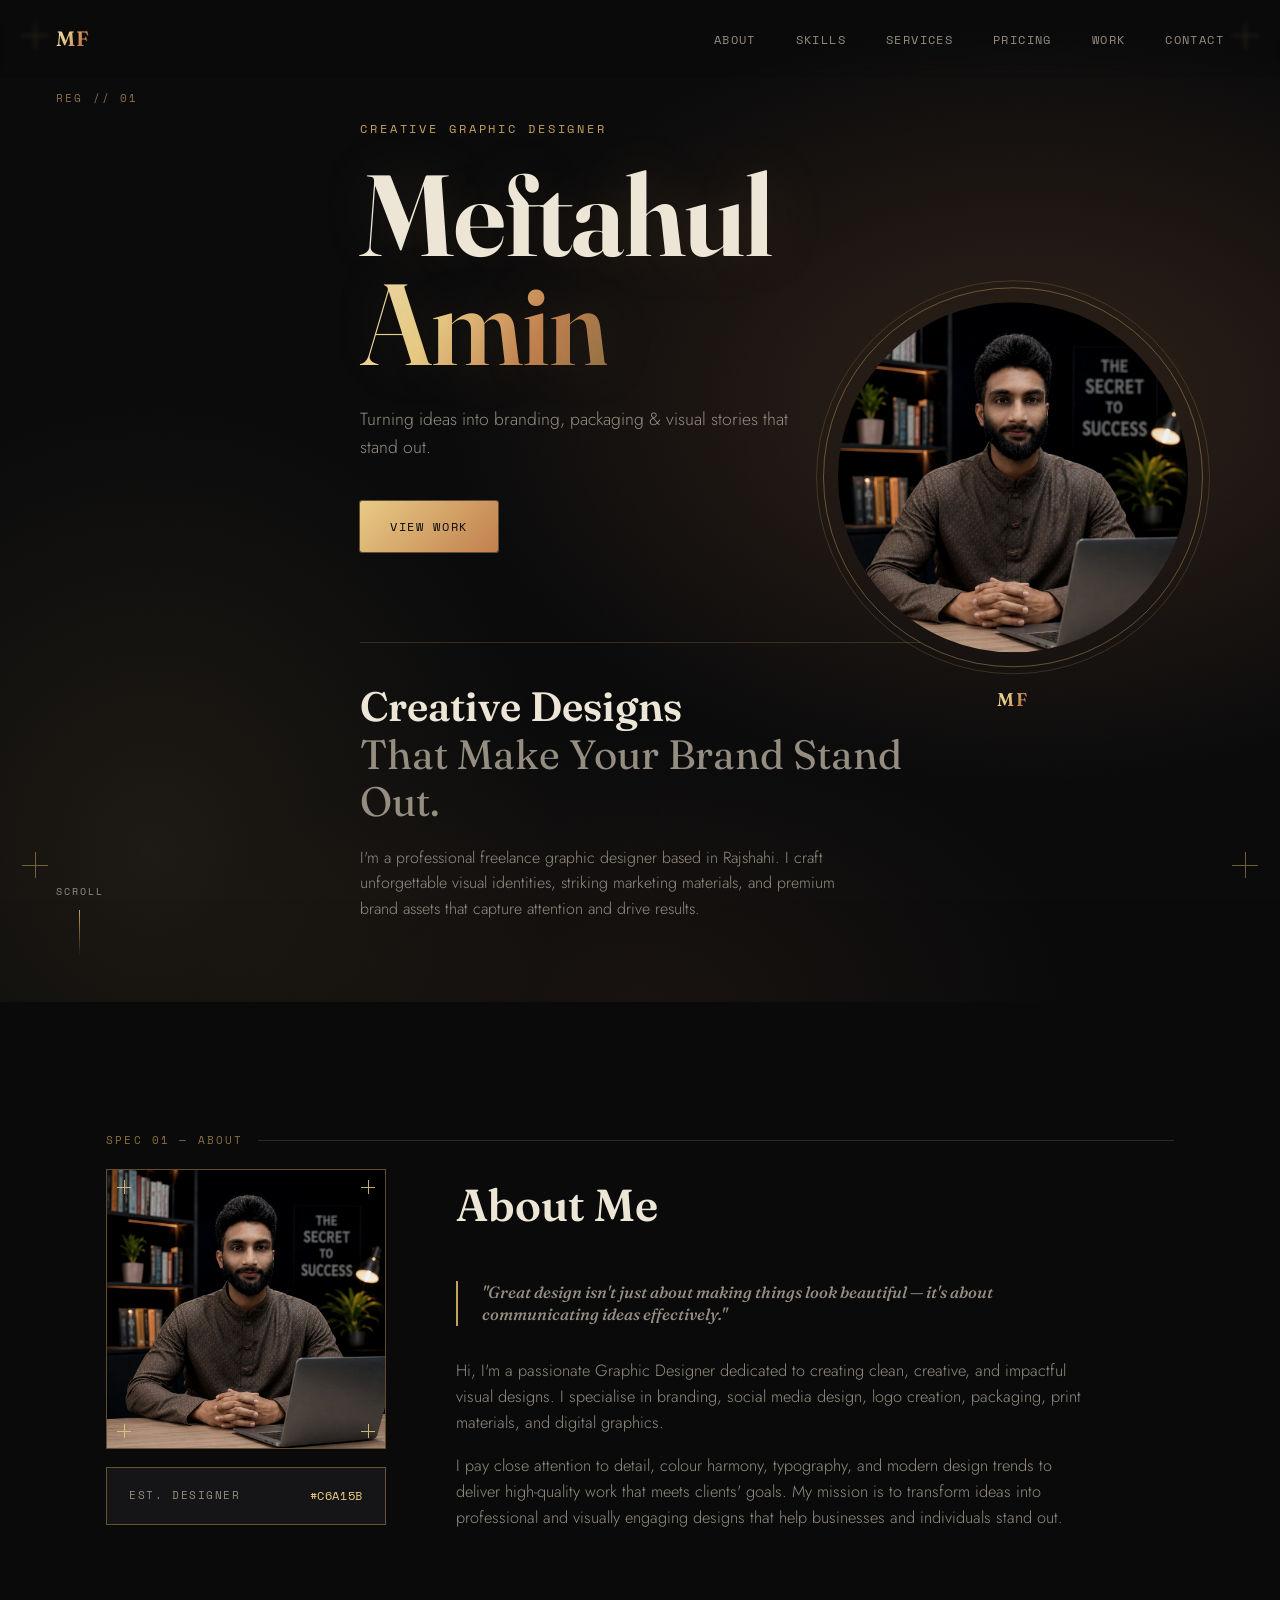
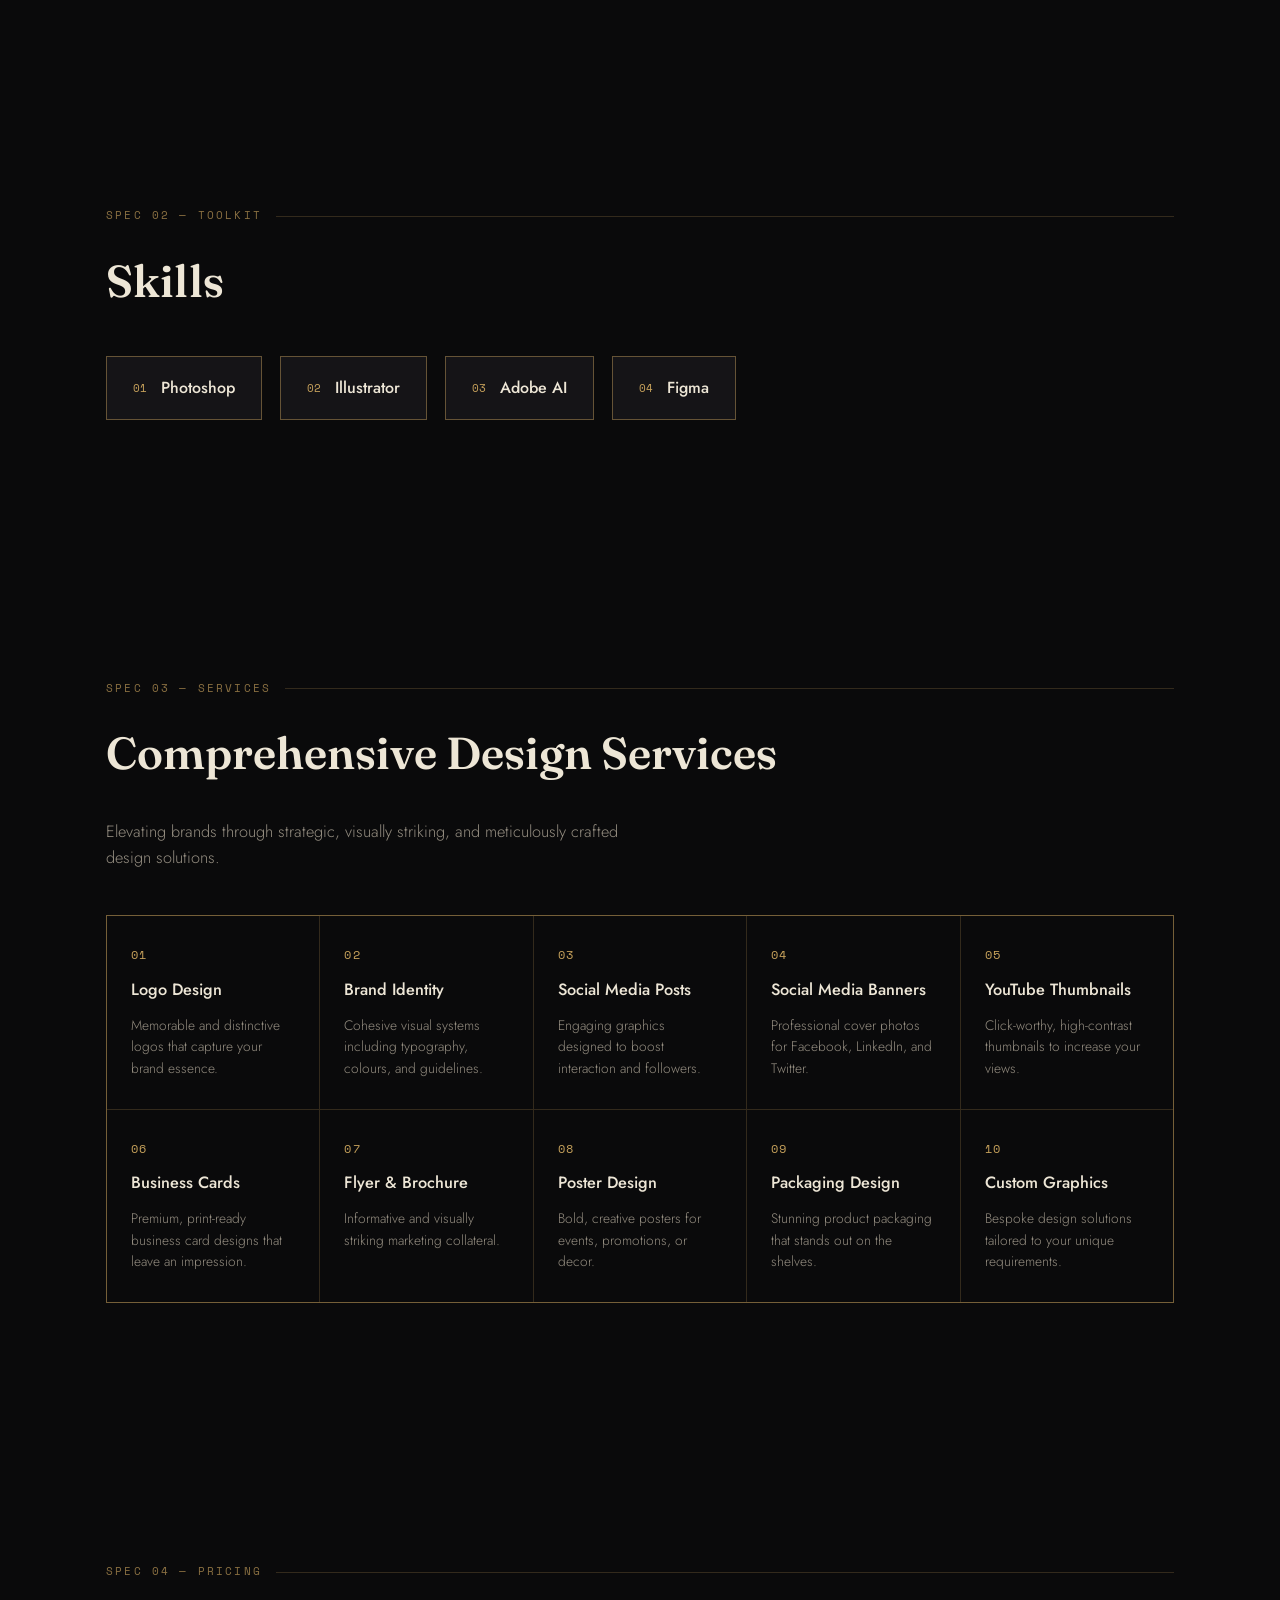
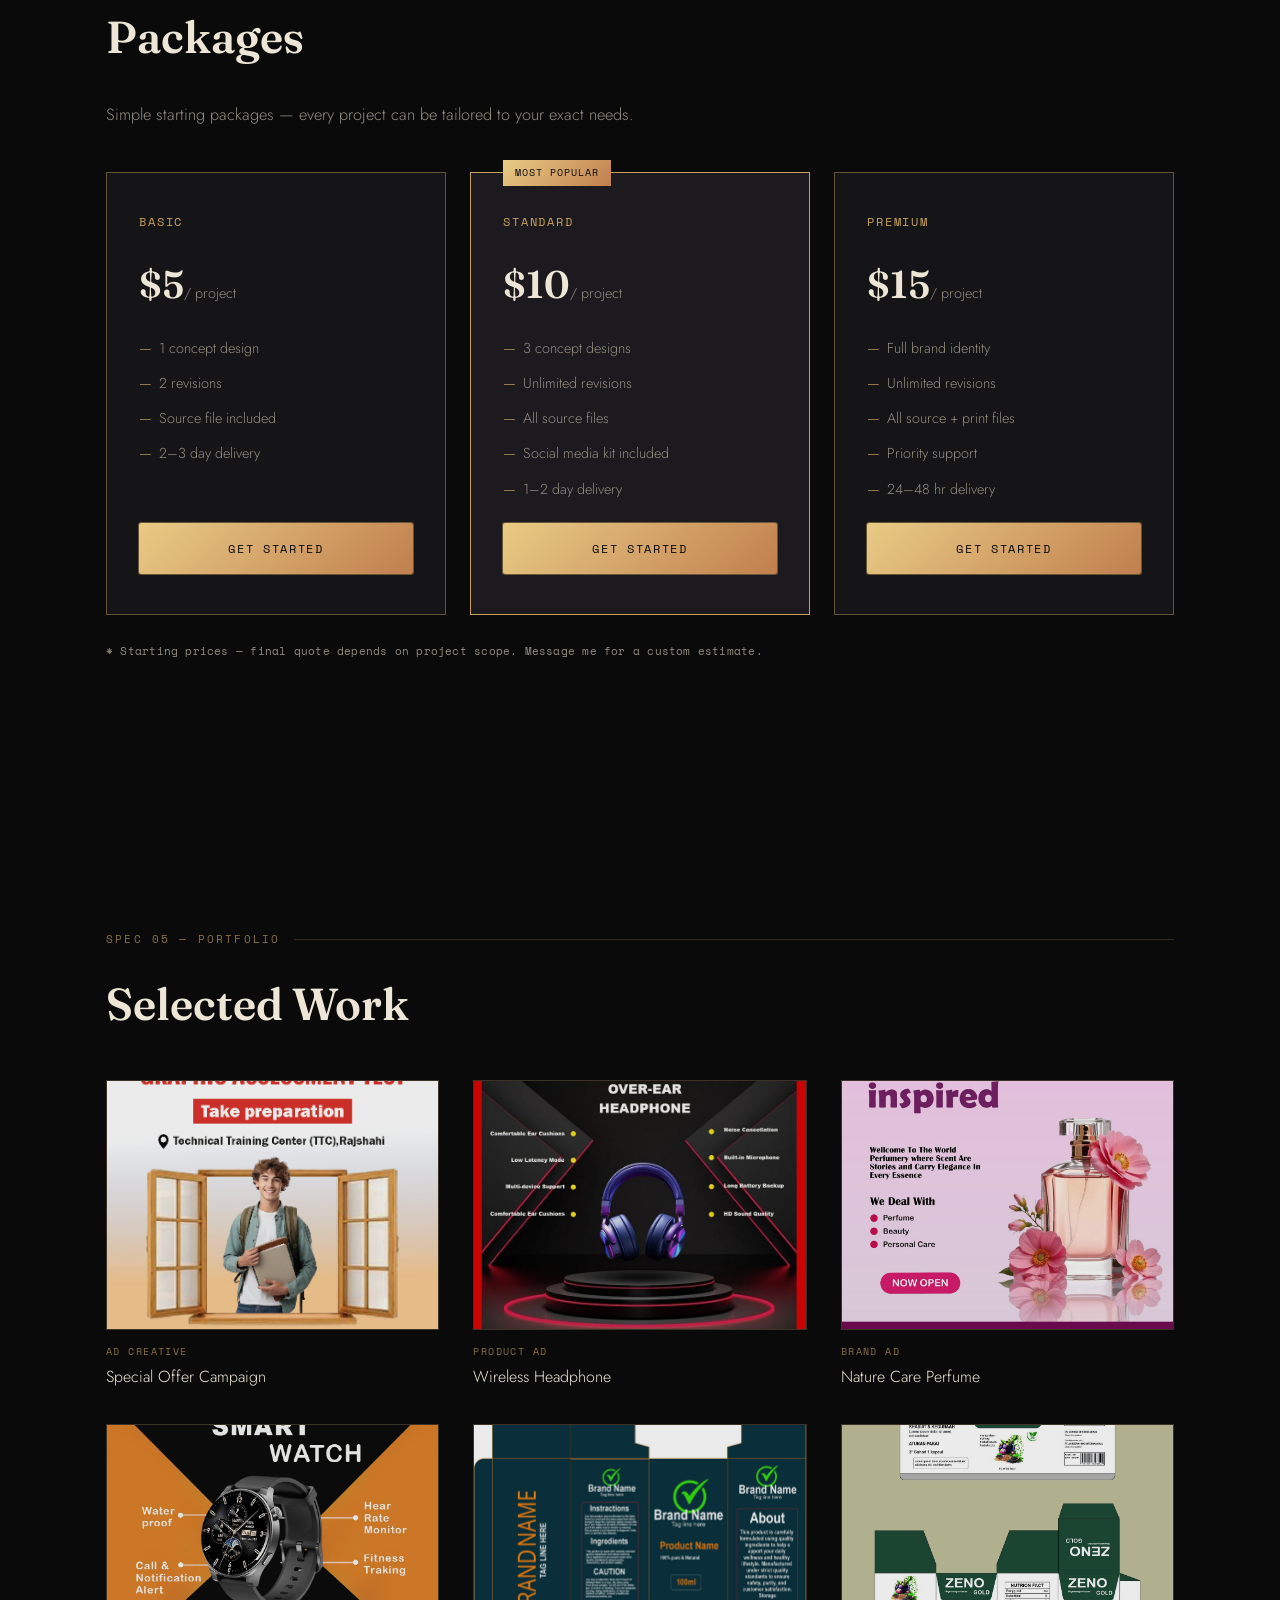
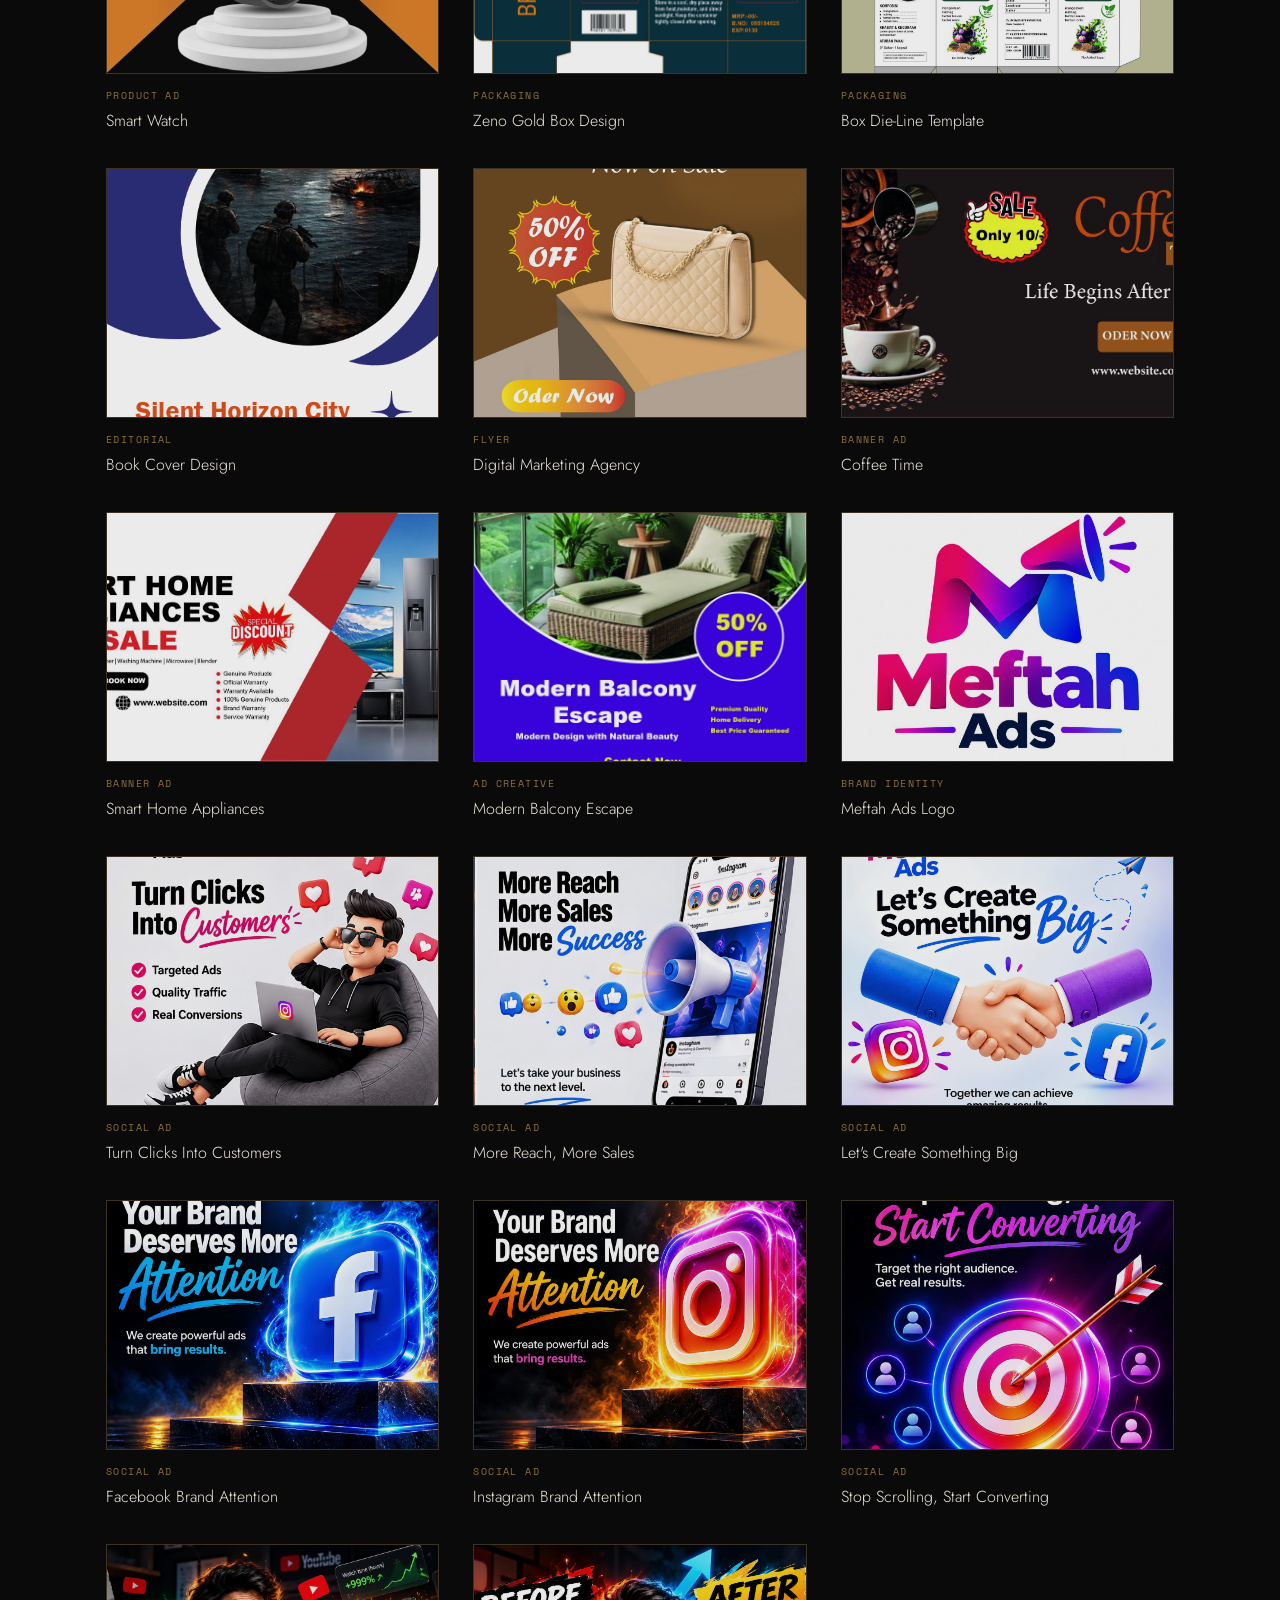
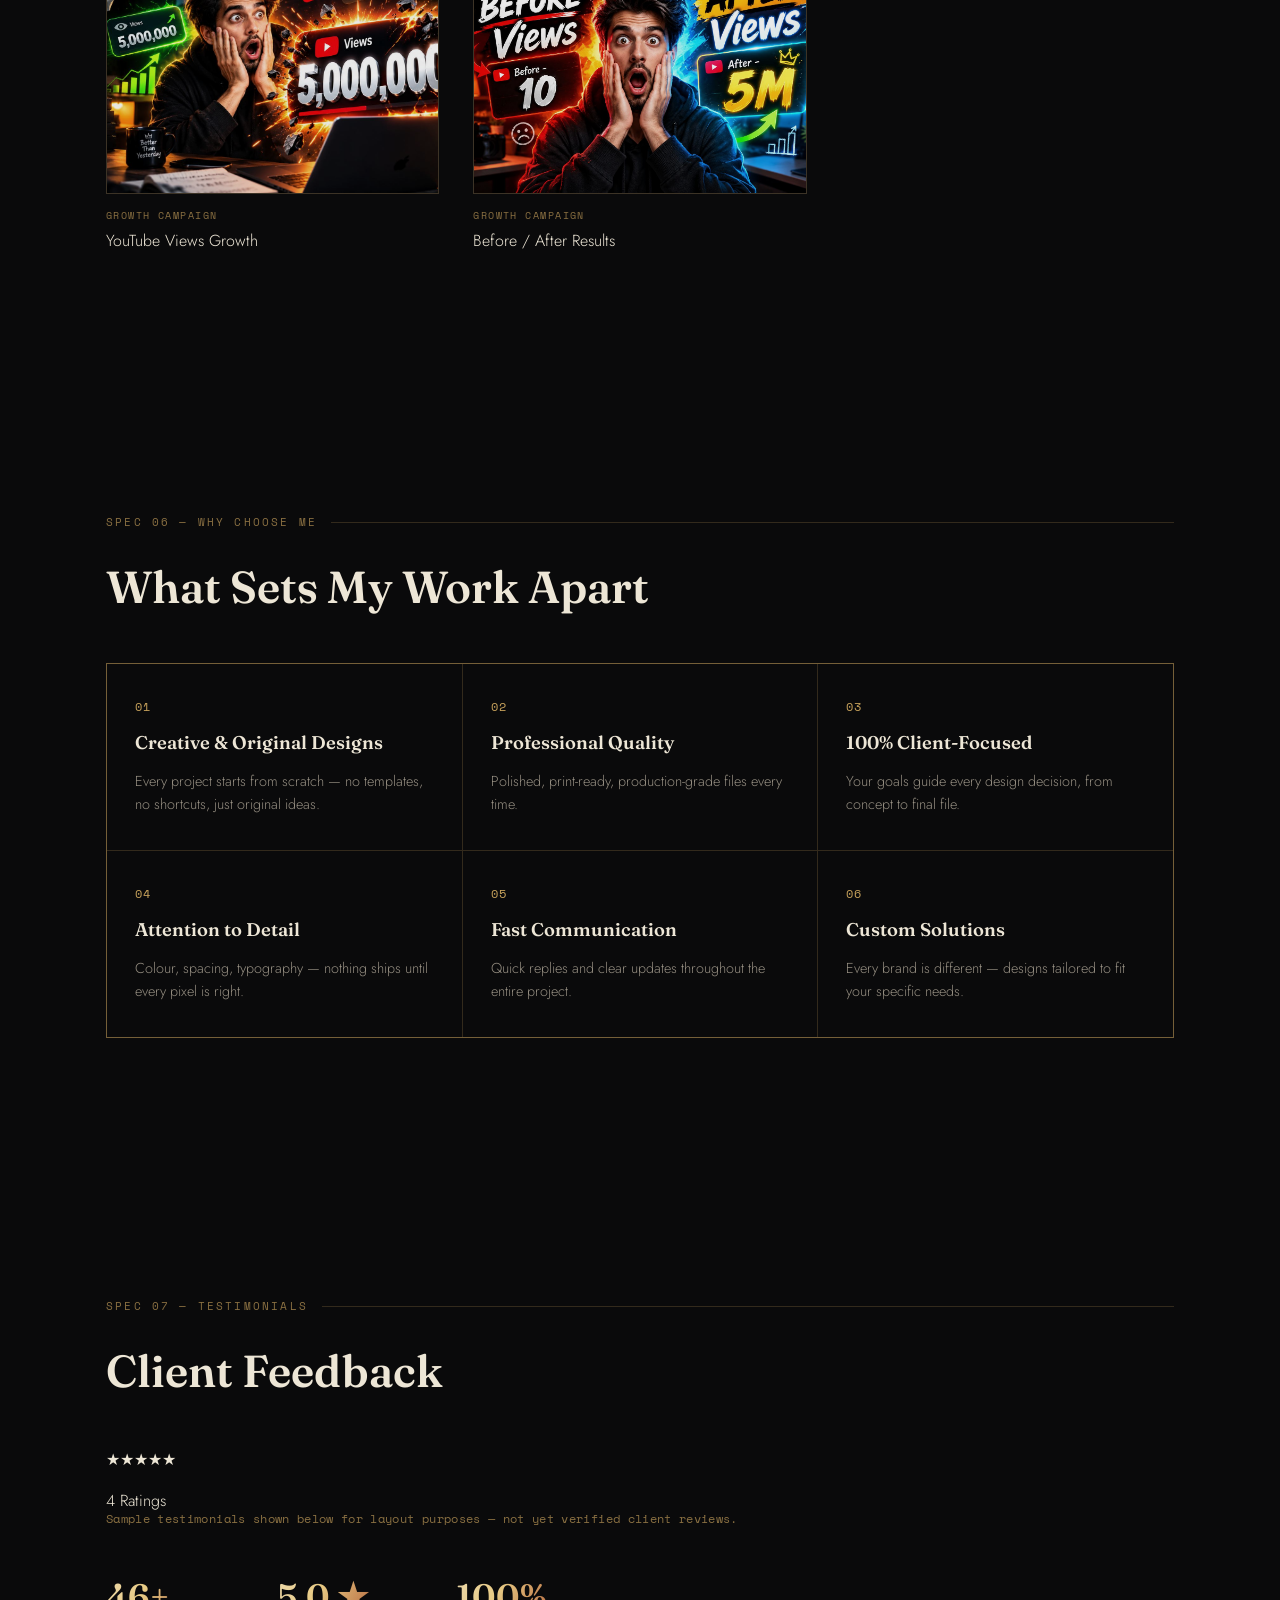
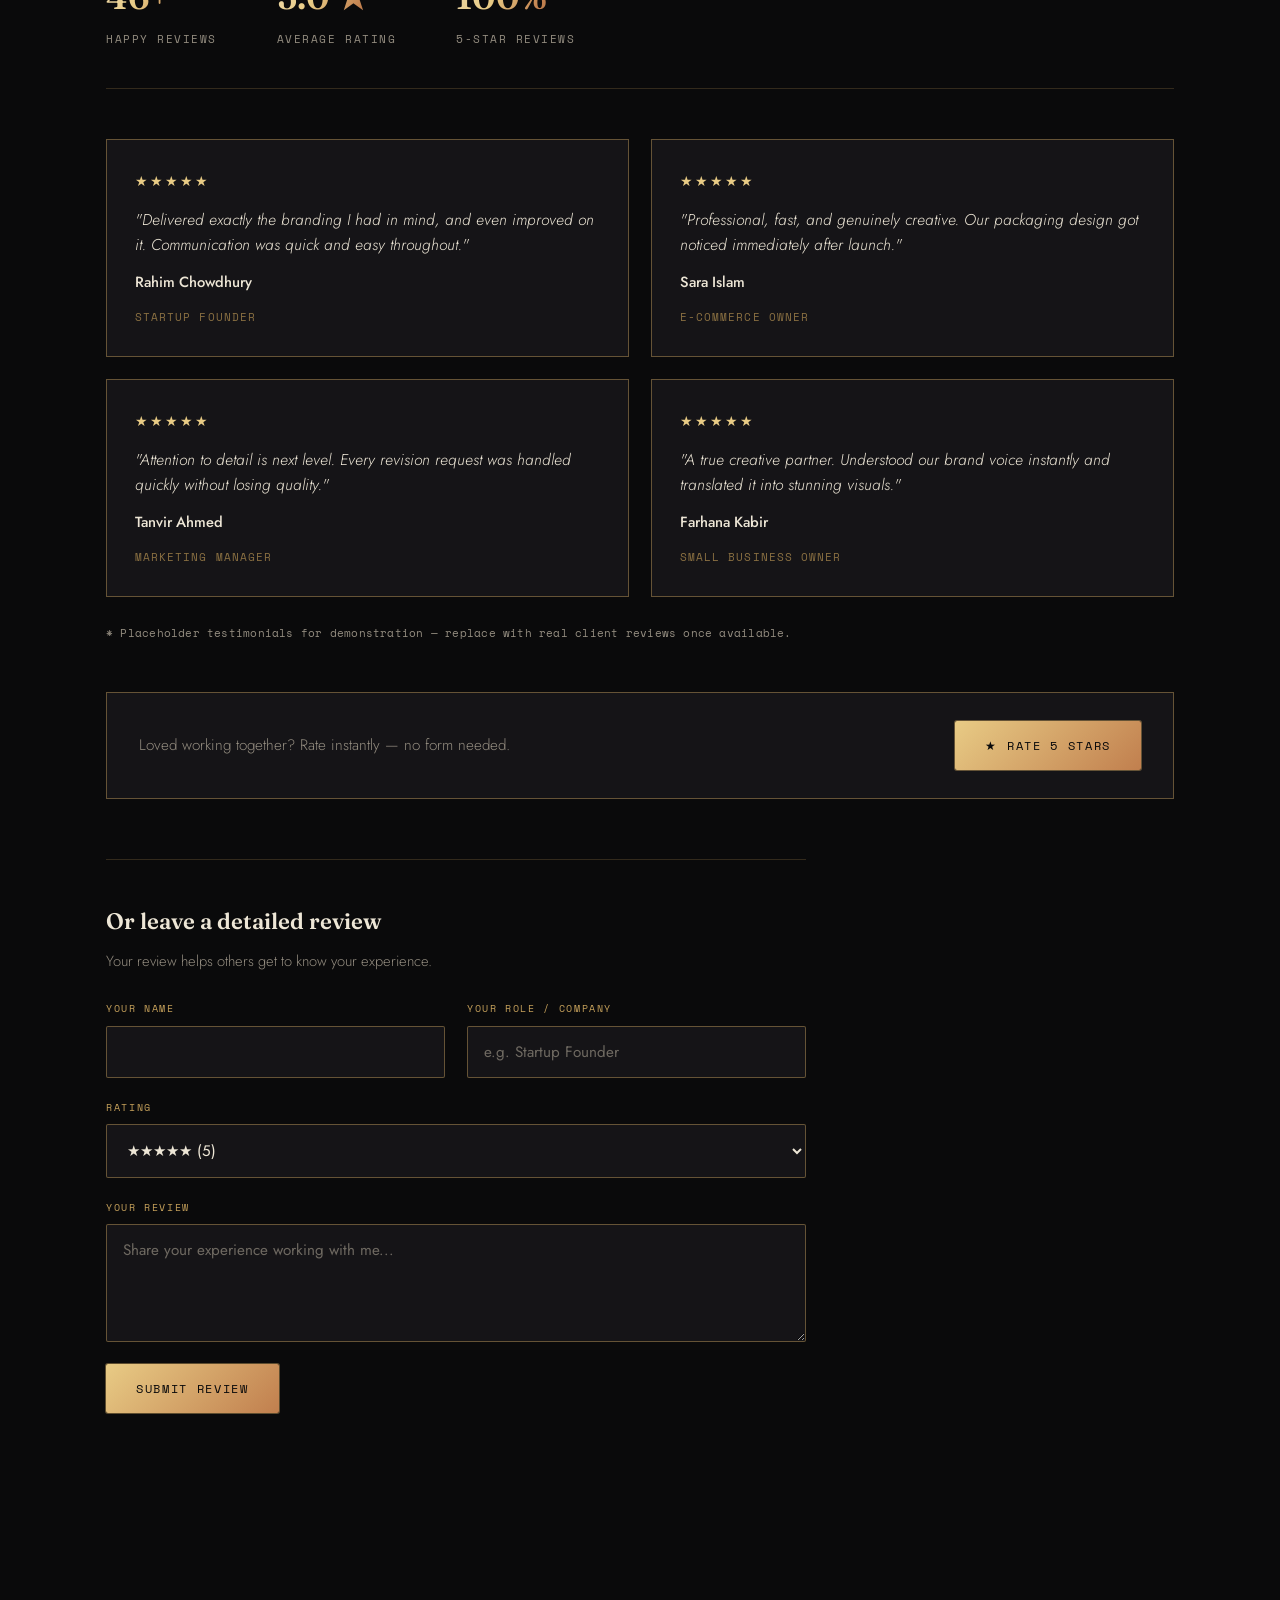
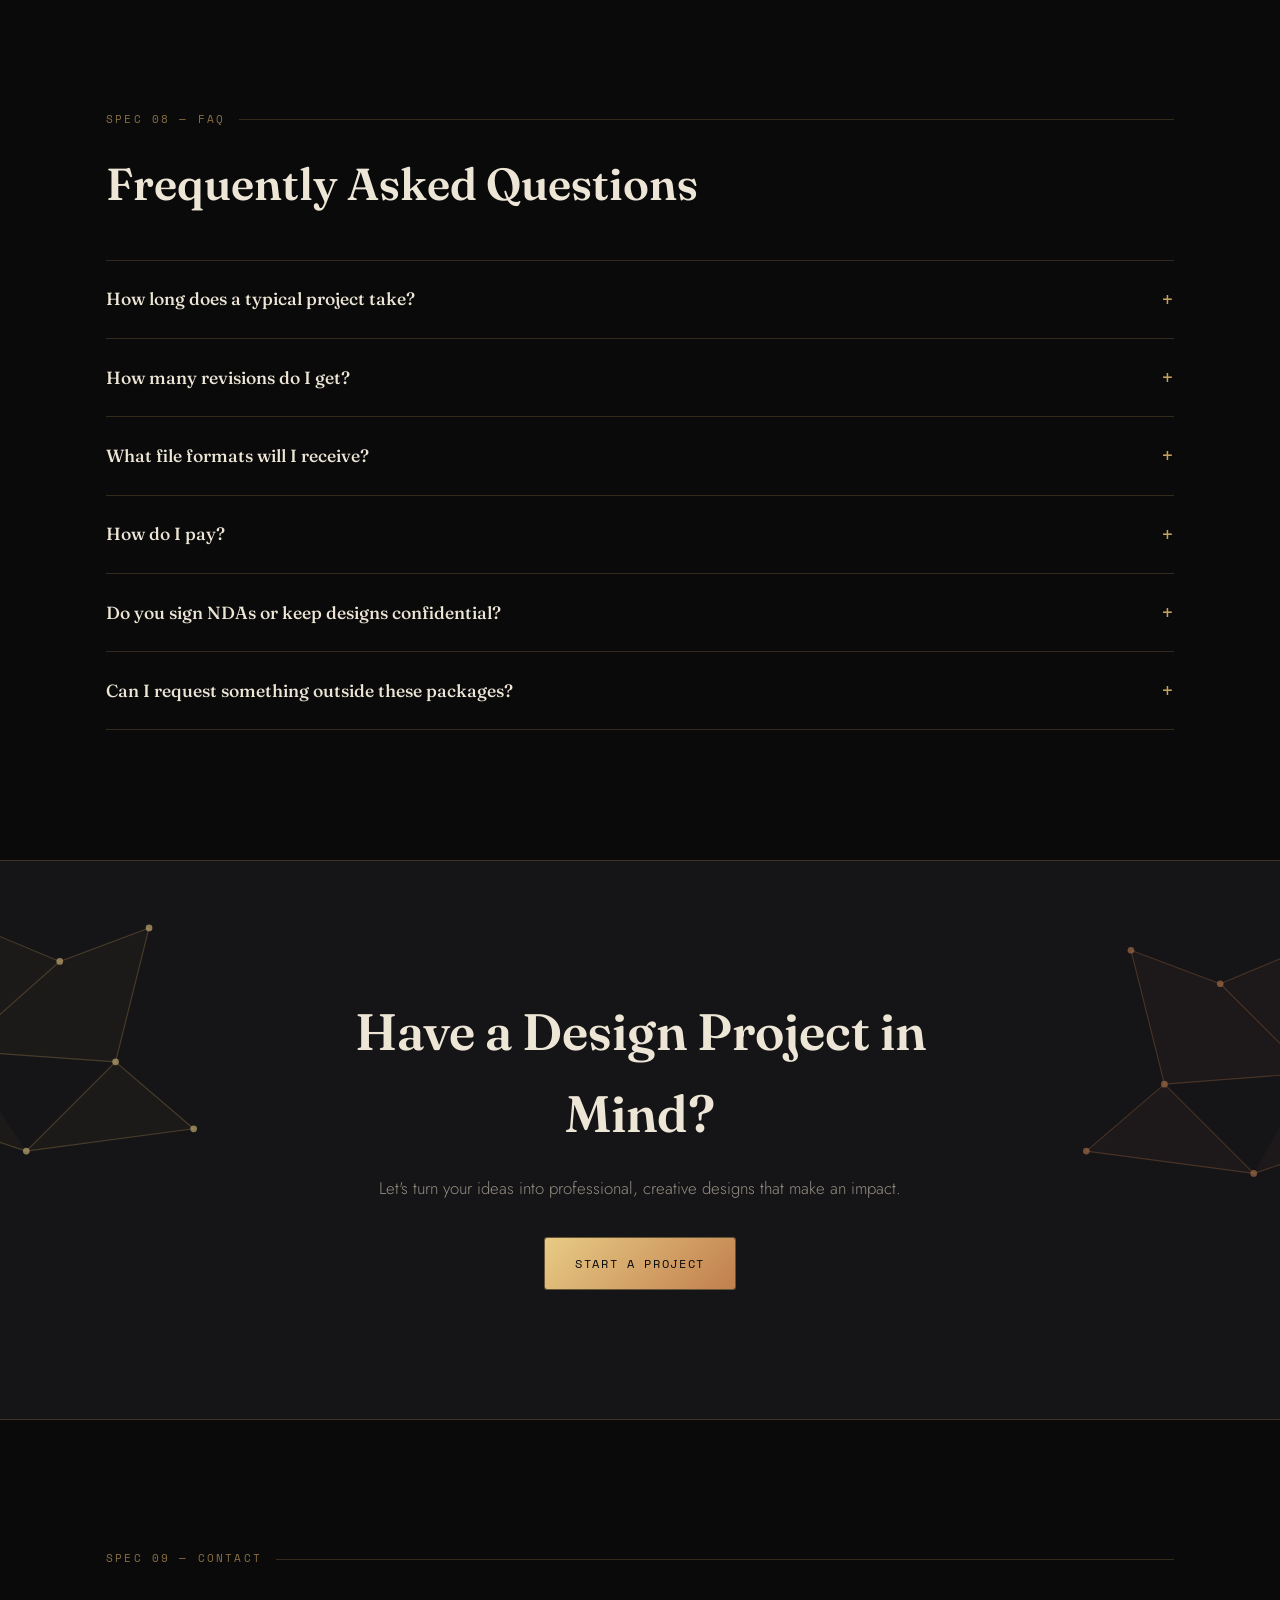
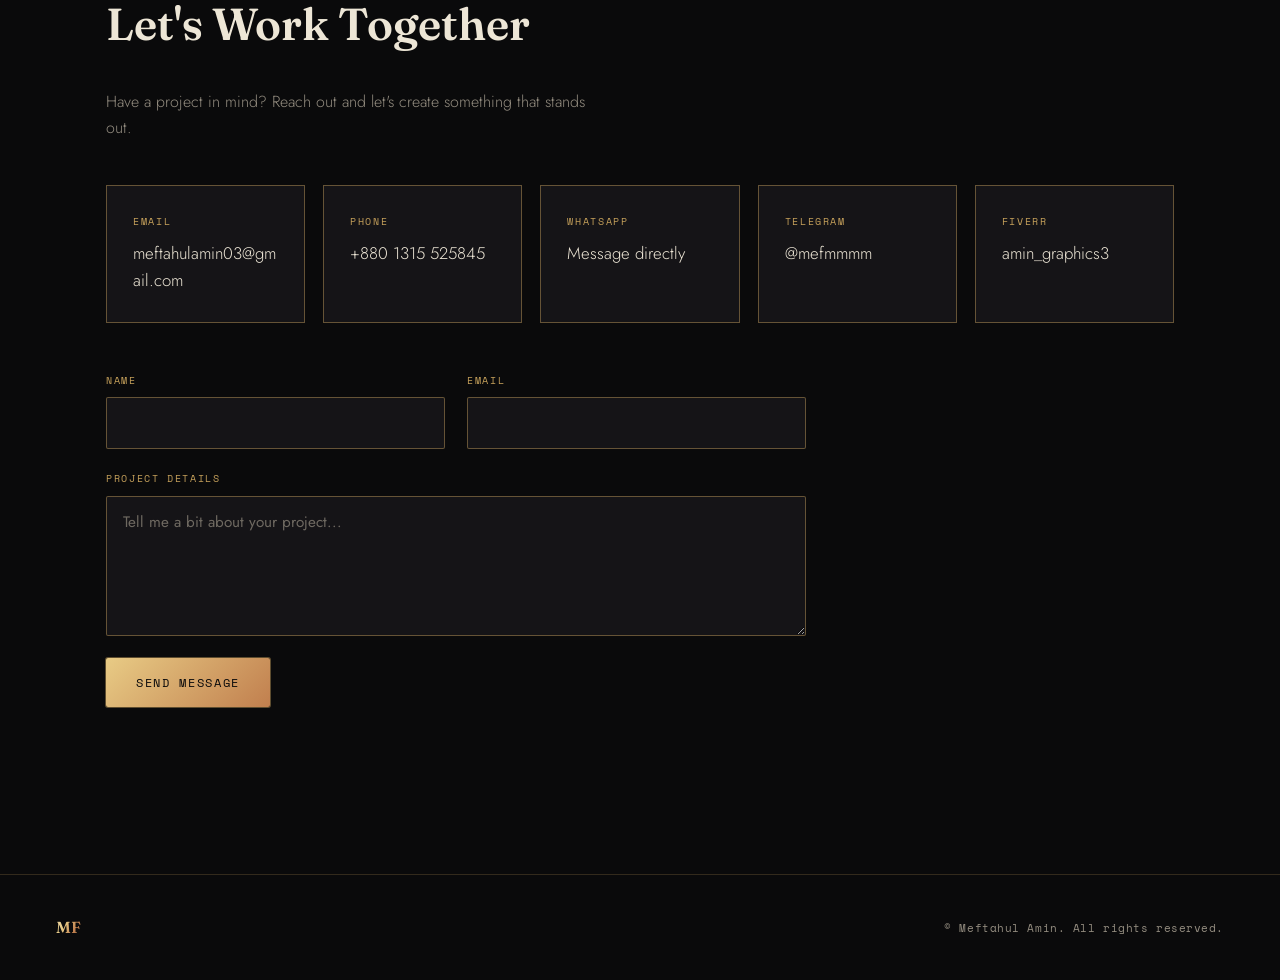
==== commit b2fd30cc: "Add files via upload" ====
--- a/index (1).html
+++ b/index (1).html
@@ -188,44 +188,9 @@
     </div>
   </section>
 
-  <!-- PROCESS -->
-  <section id="process" class="section process-section">
-    <div class="section-label">SPEC 04 — PROCESS</div>
-    <h2 class="section-heading">How I Work</h2>
-    <p class="services-intro">A clear, simple process from first message to final files.</p>
-
-    <div class="process-grid">
-      <div class="process-card">
-        <span class="process-index">01</span>
-        <h3 class="process-title">Brief</h3>
-        <p class="process-desc">Share your goals, brand, and references — I get a clear picture of what you need.</p>
-      </div>
-      <div class="process-card">
-        <span class="process-index">02</span>
-        <h3 class="process-title">Concept</h3>
-        <p class="process-desc">I sketch initial directions and share early concepts for your feedback.</p>
-      </div>
-      <div class="process-card">
-        <span class="process-index">03</span>
-        <h3 class="process-title">Design</h3>
-        <p class="process-desc">The chosen direction gets refined into a polished, on-brand design.</p>
-      </div>
-      <div class="process-card">
-        <span class="process-index">04</span>
-        <h3 class="process-title">Revision</h3>
-        <p class="process-desc">We fine-tune details together until it feels exactly right.</p>
-      </div>
-      <div class="process-card">
-        <span class="process-index">05</span>
-        <h3 class="process-title">Delivery</h3>
-        <p class="process-desc">Final, print-ready and web-ready files delivered in every format you need.</p>
-      </div>
-    </div>
-  </section>
-
   <!-- PRICING -->
   <section id="pricing" class="section pricing-section">
-    <div class="section-label">SPEC 05 — PRICING</div>
+    <div class="section-label">SPEC 04 — PRICING</div>
     <h2 class="section-heading">Packages</h2>
     <p class="services-intro">Simple starting packages — every project can be tailored to your exact needs.</p>
 
@@ -272,7 +237,7 @@
 
   <!-- WORK / GALLERY -->
   <section id="work" class="section work-section">
-    <div class="section-label">SPEC 06 — PORTFOLIO</div>
+    <div class="section-label">SPEC 05 — PORTFOLIO</div>
     <h2 class="section-heading">Selected Work</h2>
     <div class="gallery">
 
@@ -462,7 +427,7 @@
 
   <!-- WHY CHOOSE ME -->
   <section id="why-choose" class="section why-section">
-    <div class="section-label">SPEC 07 — WHY CHOOSE ME</div>
+    <div class="section-label">SPEC 06 — WHY CHOOSE ME</div>
     <h2 class="section-heading">What Sets My Work Apart</h2>
 
     <div class="why-grid">
@@ -501,8 +466,13 @@
 
   <!-- TESTIMONIALS -->
   <section id="testimonials" class="section testimonials-section">
-    <div class="section-label">SPEC 08 — TESTIMONIALS</div>
+    <div class="section-label">SPEC 07 — TESTIMONIALS</div>
     <h2 class="section-heading">Client Feedback</h2>
+
+    <div class="big-rating">
+      <div class="big-stars" id="bigStars">★★★★★</div>
+      <p class="big-rating-count"><span id="totalRatingsCount">4</span> Ratings</p>
+    </div>
     <p class="testimonial-disclaimer">Sample testimonials shown below for layout purposes — not yet verified client reviews.</p>
 
     <div class="rating-strip">
@@ -511,11 +481,11 @@
         <span class="rating-label">Happy Reviews</span>
       </div>
       <div class="rating-stat">
-        <span class="rating-number">5.0 ★</span>
+        <span class="rating-number" id="avgRatingNumber">5.0 ★</span>
         <span class="rating-label">Average Rating</span>
       </div>
       <div class="rating-stat">
-        <span class="rating-number">100%</span>
+        <span class="rating-number" id="fiveStarPercent">100%</span>
         <span class="rating-label">5-Star Reviews</span>
       </div>
     </div>
@@ -547,13 +517,16 @@
       </div>
     </div>
 
-    <div class="testimonial-grid live-testimonial-grid" id="liveTestimonials"></div>
-
     <p class="testimonial-note">* Placeholder testimonials for demonstration — replace with real client reviews once available.</p>
 
+    <div class="quick-rate">
+      <p class="quick-rate-text">Loved working together? Rate instantly — no form needed.</p>
+      <button type="button" class="btn-gold quick-rate-btn" id="quickRateBtn">★ Rate 5 Stars</button>
+    </div>
+
     <div class="review-submit">
-      <h3 class="review-submit-heading">Worked with me? Leave a Review</h3>
-      <p class="review-submit-text">Your review publishes instantly on this page.</p>
+      <h3 class="review-submit-heading">Or leave a detailed review</h3>
+      <p class="review-submit-text">Your review helps others get to know your experience.</p>
       <form class="review-form" action="https://formspree.io/f/mvzelbjk" method="POST">
         <div class="form-row">
           <div class="form-field">
@@ -589,7 +562,7 @@
 
   <!-- FAQ -->
   <section id="faq" class="section faq-section">
-    <div class="section-label">SPEC 09 — FAQ</div>
+    <div class="section-label">SPEC 08 — FAQ</div>
     <h2 class="section-heading">Frequently Asked Questions</h2>
 
     <div class="faq-list">
@@ -685,7 +658,7 @@
 
   <!-- CONTACT -->
   <section id="contact" class="section contact-section">
-    <div class="section-label">SPEC 10 — CONTACT</div>
+    <div class="section-label">SPEC 09 — CONTACT</div>
     <h2 class="section-heading">Let's Work Together</h2>
     <p class="contact-intro">Have a project in mind? Reach out and let's create something that stands out.</p>
 
--- a/style.css
+++ b/style.css
@@ -463,6 +463,143 @@
 }
 
 /* ===================================================
+   PROCESS
+=================================================== */
+.process-grid{
+  display: grid;
+  grid-template-columns: repeat(5, 1fr);
+  gap: 1px;
+  background: var(--line);
+  border: 1px solid var(--line-strong);
+}
+.process-card{
+  background: var(--ink);
+  padding: 30px 22px;
+  display: flex; flex-direction: column; gap: 12px;
+  transition: background 0.3s ease;
+}
+.process-card:hover{ background: var(--panel); }
+.process-index{
+  font-family: var(--font-display); font-weight: 600; font-size: 1.4rem;
+  background: var(--gradient-gold);
+  -webkit-background-clip: text; background-clip: text; -webkit-text-fill-color: transparent;
+}
+.process-title{
+  font-family: var(--font-body); font-weight: 500; font-size: 1rem;
+  color: var(--cream); margin: 0;
+}
+.process-desc{
+  font-family: var(--font-body); font-size: 0.84rem; color: var(--muted);
+  line-height: 1.55; margin: 0;
+}
+
+@media (max-width: 1000px){
+  .process-grid{ grid-template-columns: repeat(3, 1fr); }
+}
+@media (max-width: 640px){
+  .process-grid{ grid-template-columns: 1fr; }
+}
+
+/* ===================================================
+   PRICING
+=================================================== */
+.pricing-grid{
+  display: grid; grid-template-columns: repeat(3, 1fr); gap: 24px;
+}
+.pricing-card{
+  border: 1px solid var(--line-strong);
+  background: var(--panel);
+  padding: 40px 32px;
+  display: flex; flex-direction: column; gap: 22px;
+  position: relative;
+  transition: transform 0.3s ease, border-color 0.3s ease;
+}
+.pricing-card:hover{
+  transform: translateY(-4px);
+  border-color: var(--gold-bright);
+}
+.pricing-featured{
+  background: var(--panel-2);
+  border-color: var(--gold);
+}
+.pricing-badge{
+  position: absolute; top: -13px; left: 32px;
+  background: var(--gradient-gold-soft);
+  color: var(--ink);
+  font-family: var(--font-mono); font-size: 0.62rem; letter-spacing: 0.1em;
+  text-transform: uppercase;
+  padding: 5px 12px;
+}
+.pricing-tier{
+  font-family: var(--font-mono); font-size: 0.72rem; letter-spacing: 0.16em;
+  text-transform: uppercase; color: var(--gold);
+}
+.pricing-amount{
+  font-family: var(--font-display); font-weight: 600; font-size: 2.4rem;
+  color: var(--cream);
+}
+.pricing-amount span{
+  font-family: var(--font-body); font-size: 0.9rem; font-weight: 300; color: var(--muted);
+}
+.pricing-features{
+  list-style: none; margin: 0; padding: 0;
+  display: flex; flex-direction: column; gap: 12px;
+  flex-grow: 1;
+}
+.pricing-features li{
+  font-family: var(--font-body); font-size: 0.9rem; color: var(--muted);
+  padding-left: 20px; position: relative;
+}
+.pricing-features li::before{
+  content: "—";
+  position: absolute; left: 0; color: var(--gold);
+}
+.pricing-cta{
+  text-align: center; justify-content: center;
+}
+
+@media (max-width: 900px){
+  .pricing-grid{ grid-template-columns: 1fr; }
+}
+
+/* ===================================================
+   FAQ
+=================================================== */
+.faq-list{
+  display: flex; flex-direction: column;
+  border-top: 1px solid var(--line);
+}
+.faq-item{
+  border-bottom: 1px solid var(--line);
+  padding: 22px 0;
+}
+.faq-item summary{
+  font-family: var(--font-display); font-weight: 500; font-size: 1.1rem;
+  color: var(--cream);
+  cursor: pointer;
+  list-style: none;
+  display: flex; align-items: center; justify-content: space-between;
+  gap: 20px;
+}
+.faq-item summary::-webkit-details-marker{ display: none; }
+.faq-item summary::after{
+  content: "+";
+  font-family: var(--font-mono);
+  color: var(--gold);
+  font-size: 1.3rem;
+  flex-shrink: 0;
+  transition: transform 0.3s ease;
+}
+.faq-item[open] summary::after{
+  transform: rotate(45deg);
+}
+.faq-item p{
+  color: var(--muted); font-size: 0.95rem; line-height: 1.6;
+  margin: 16px 0 0;
+  max-width: 700px;
+}
+
+/* ===================================================
    WHY CHOOSE ME
 =================================================== */
 .why-grid{
@@ -552,6 +689,29 @@
   font-family: var(--font-mono); font-size: 0.68rem; color: var(--muted);
   margin-top: 28px; letter-spacing: 0.02em;
 }
+.quick-rate{
+  margin-top: 50px;
+  padding: 28px 32px;
+  border: 1px solid var(--line-strong);
+  background: var(--panel);
+  display: flex; align-items: center; justify-content: space-between;
+  gap: 24px; flex-wrap: wrap;
+}
+.quick-rate-text{
+  color: var(--muted); font-size: 0.95rem; margin: 0;
+}
+.quick-rate-btn{
+  border: none; cursor: pointer; font-family: var(--font-mono);
+  white-space: nowrap;
+}
+.quick-rate-btn:disabled{
+  opacity: 0.7; cursor: default;
+}
+
+@media (max-width: 640px){
+  .quick-rate{ flex-direction: column; align-items: flex-start; }
+}
+
 .review-submit{
   margin-top: 60px;
   padding-top: 44px;
